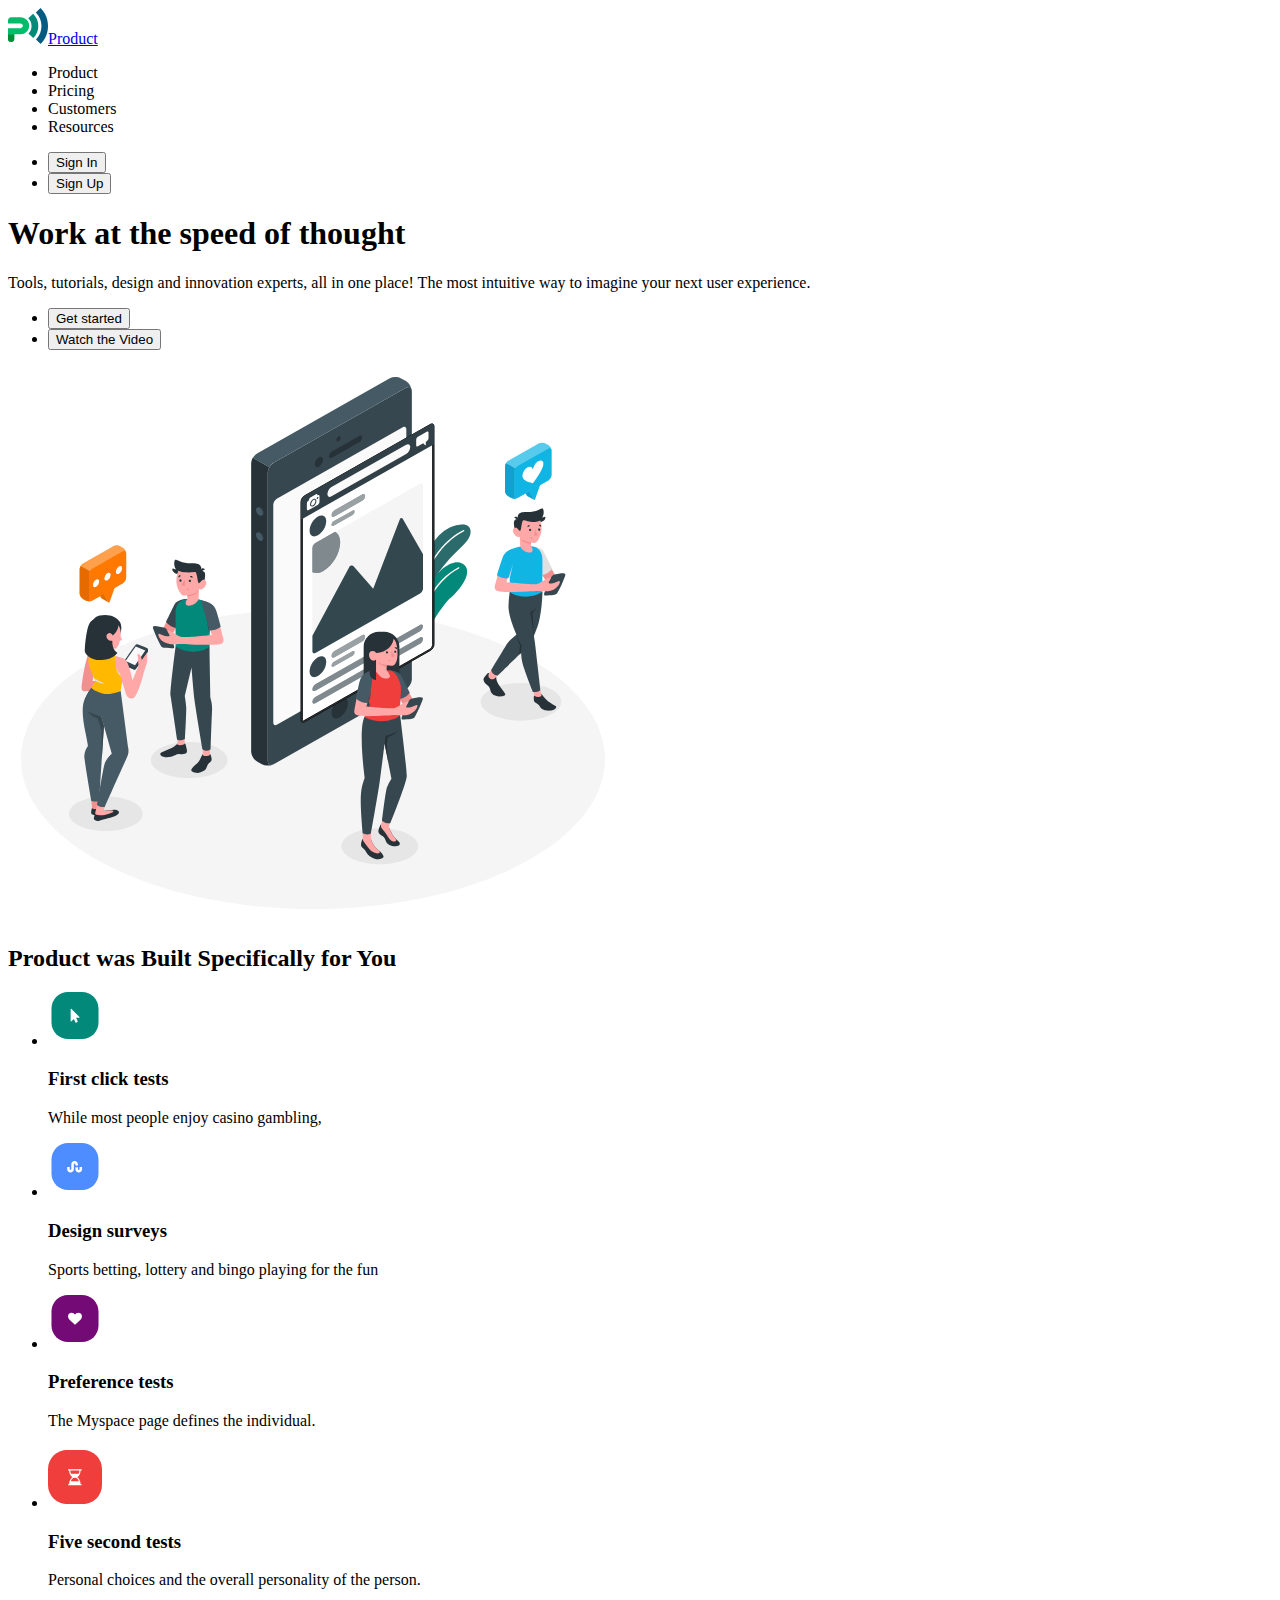
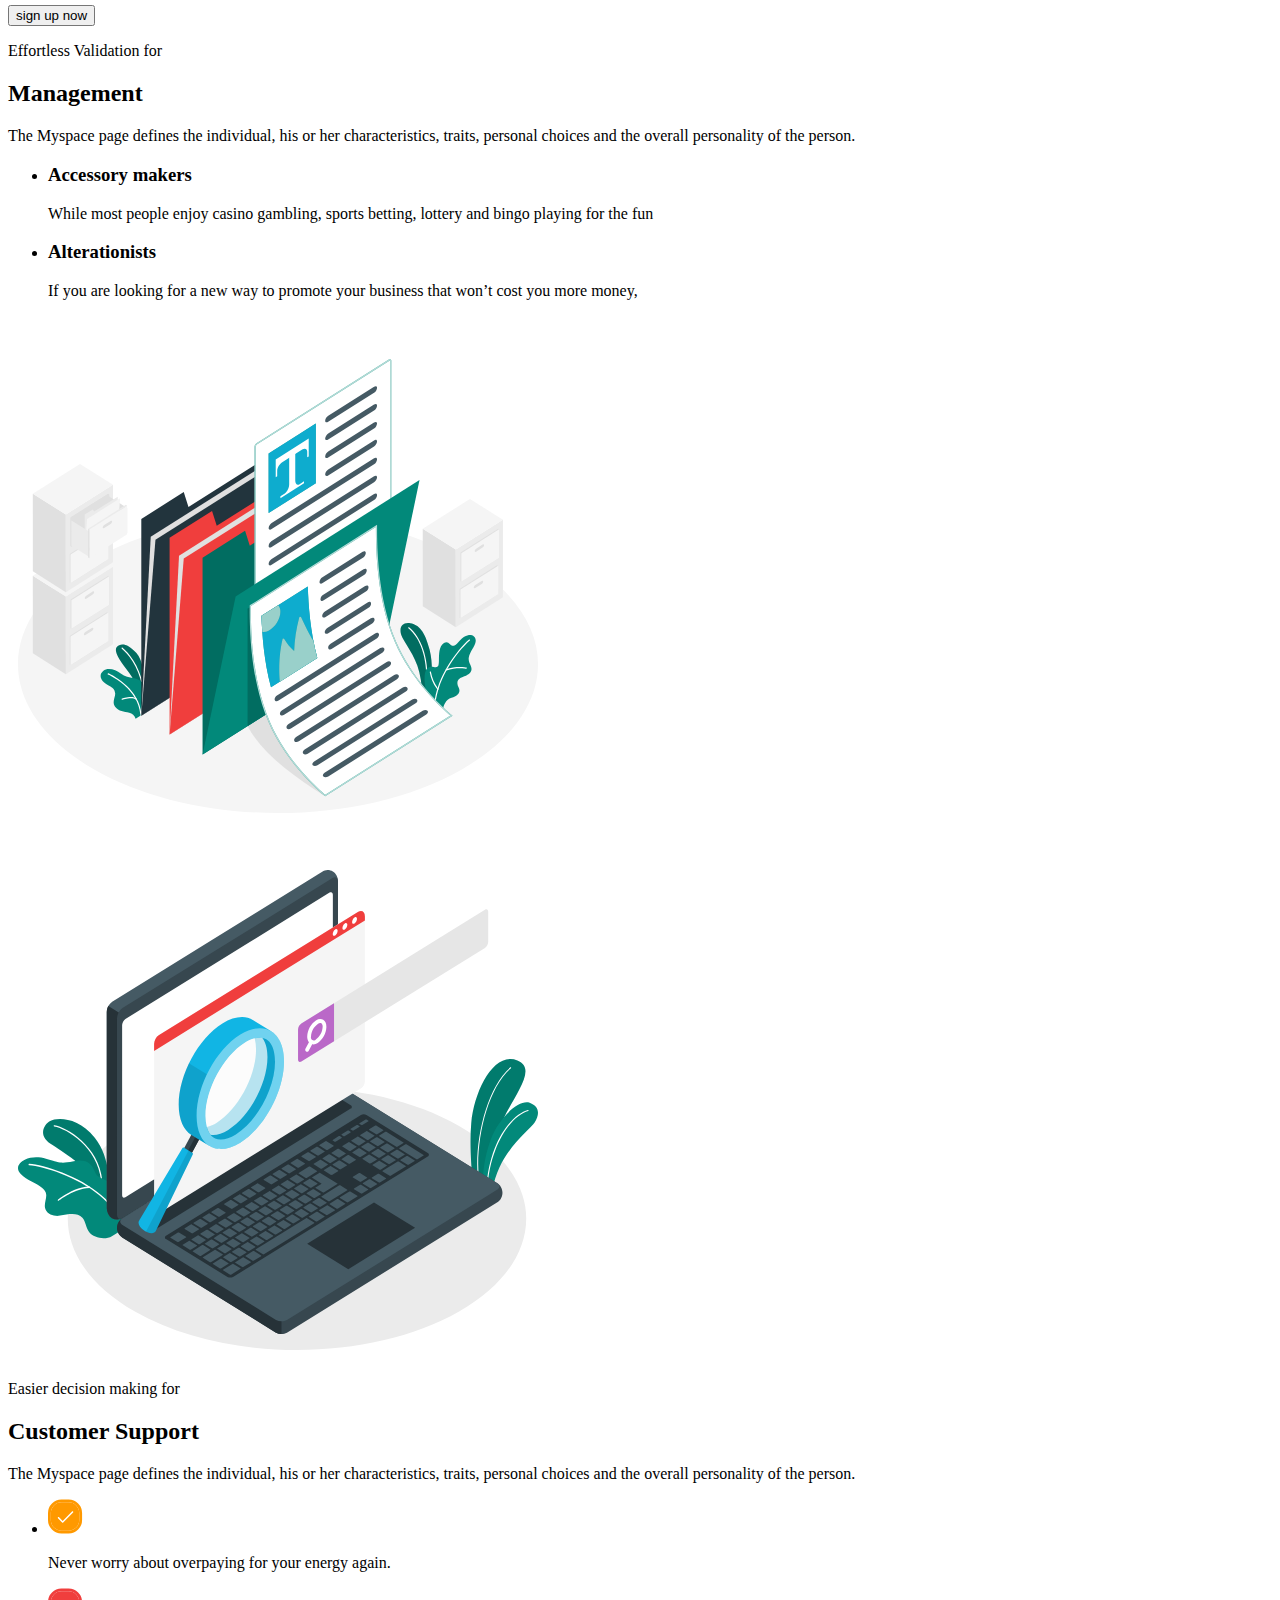
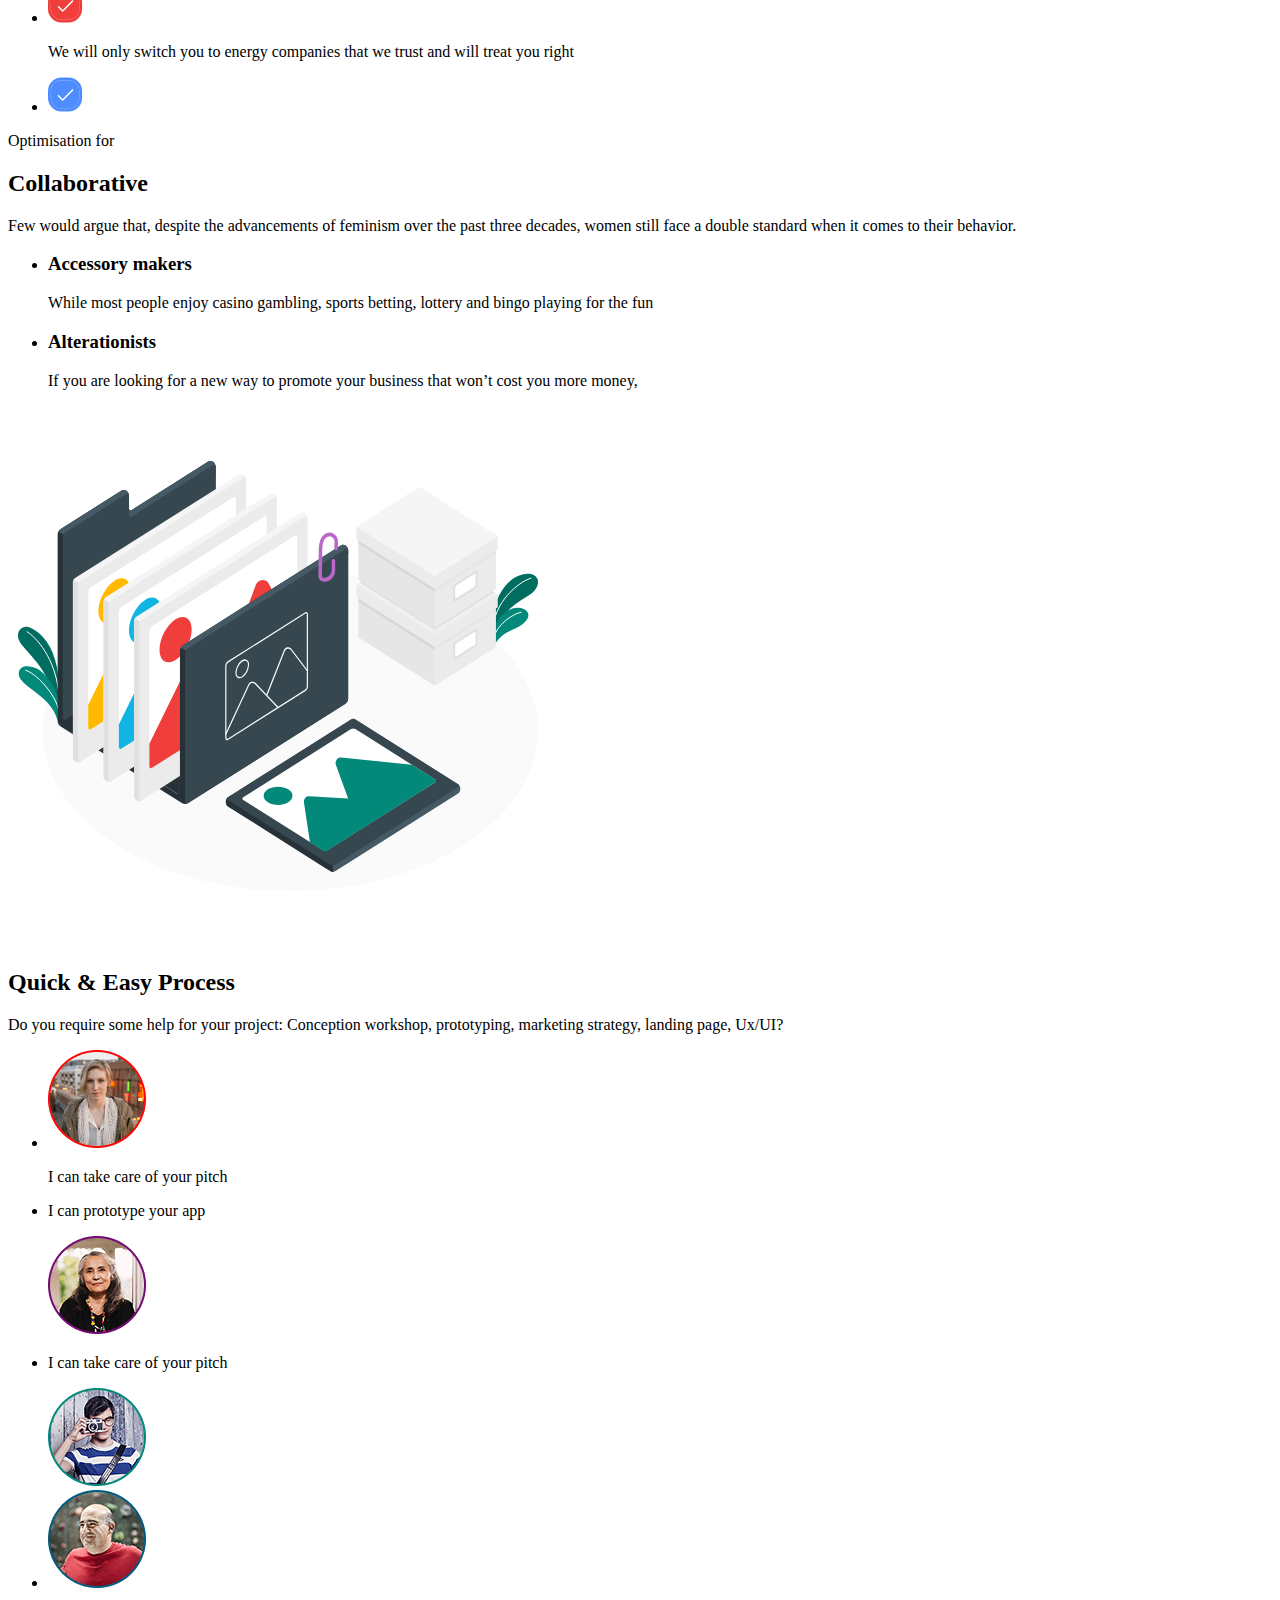
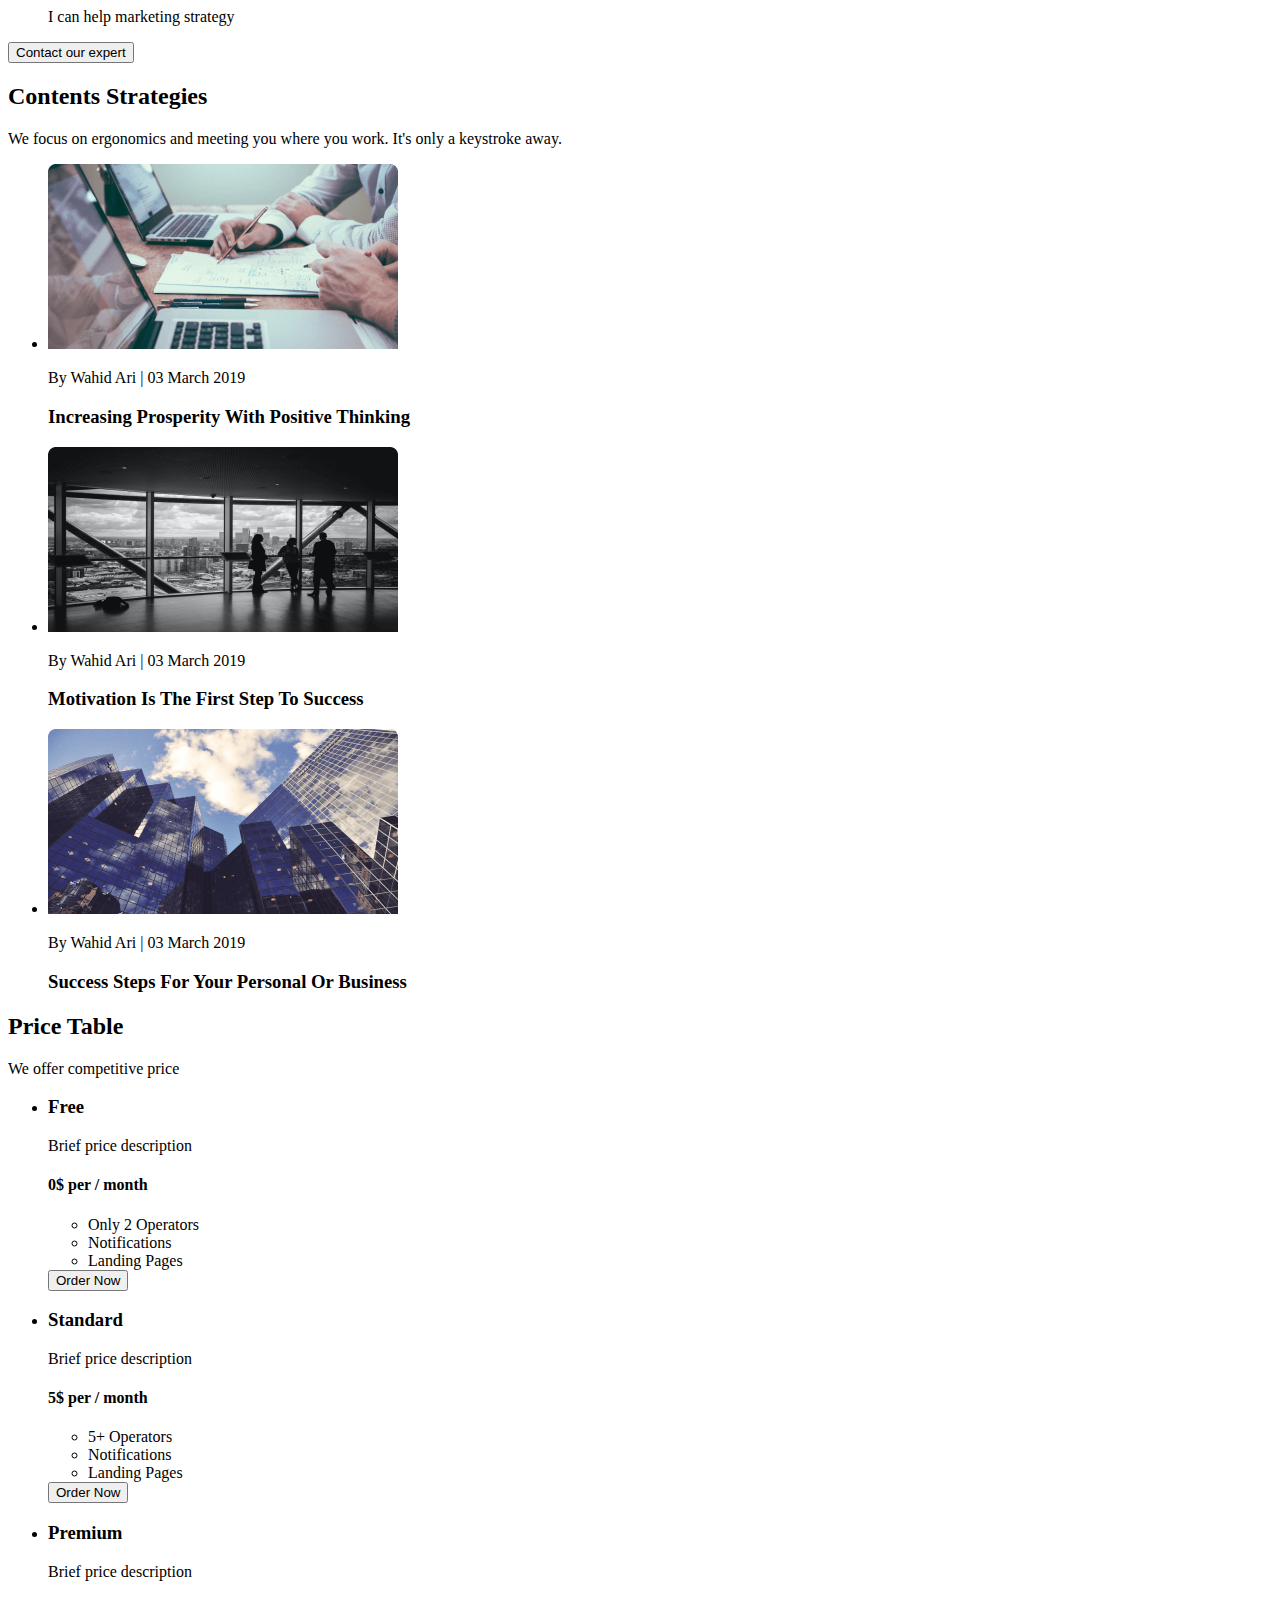
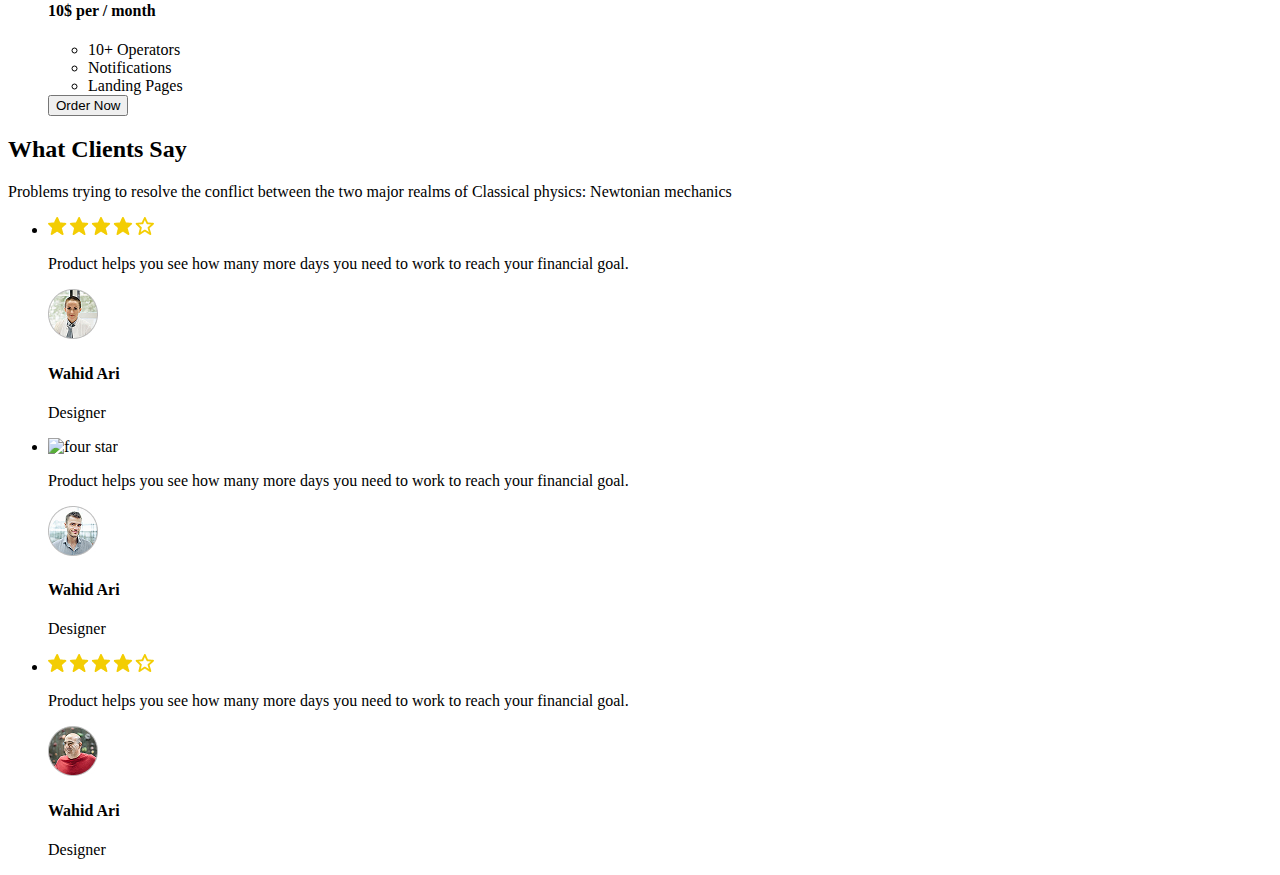
==== index.html @ f2620314 "add st for hero" ====
<!DOCTYPE html>
<html lang="en">
  <head>
    <meta charset="UTF-8" />
    <meta name="viewport" content="width=device-width, initial-scale=1.0" />
    <title>Business promotion</title>
    <link
      rel="stylesheet"
      href="https://cdnjs.cloudflare.com/ajax/libs/modern-normalize/3.0.1/modern-normalize.min.css"
      integrity="sha512-q6WgHqiHlKyOqslT/lgBgodhd03Wp4BEqKeW6nNtlOY4quzyG3VoQKFrieaCeSnuVseNKRGpGeDU3qPmabCANg=="
      crossorigin="anonymous"
      referrerpolicy="no-referrer"
    />
    <link rel="preconnect" href="https://fonts.googleapis.com" />
    <link rel="preconnect" href="https://fonts.gstatic.com" crossorigin />
    <link
      href="https://fonts.googleapis.com/css2?family=Asap+Condensed:wght@500&family=Inter:opsz,wght@14..32,500;700&family=Montserrat:wght@400;500;600;700&family=Poppins:wght@400;500;600;700;800&family=Roboto:wght@400;500;700;900&display=swap"
      rel="stylesheet"
    />
    <link rel="stylesheet" href="./css/styles.css" />
  </head>

  <body>
    <header class="header">
      <div class="container header-container">
        <a href="index.html" class="logo">
          <img
            src="./images/logo.svg"
            alt="logo"
            width="40"
            height="36"
          />Product
        </a>

        <nav class="header-nav">
          <ul class="header-nav-list">
            <li class="header-nav-item product-link">
              <a class="header-nav-link" href="./index.html"></a>Product
            </li>
            <li class="header-nav-item">
              <a class="header-nav-link" href="./pricing.html"></a>Pricing
            </li>
            <li class="header-nav-item">
              <a class="header-nav-link" href="./customers.html"></a>Customers
            </li>
            <li class="header-nav-item">
              <a class="header-nav-link" href=""></a>Resources
            </li>
          </ul>
        </nav>

        <ul class="header-btn-list">
          <li class="button-list-item">
            <button class="header-btn" type="button">Sign In</button>
          </li>
          <li class="button-list-item">
            <button class="header-btn" type="button">Sign Up</button>
          </li>
        </ul>
      </div>
    </header>

    <main></main>

    <section class="hero">
      <div class="container hero-container">
        <div>
          <h1 class="hero-title">Work at the speed of thought</h1>
          <p class="hero-text">
            Tools, tutorials, design and innovation experts, all in one place!
            The most intuitive way to imagine your next user experience.
          </p>
          <ul class="hero-btn-list">
            <li class="hero-item">
              <button class="hero-btn-start" type="button">Get started</button>
            </li>
            <li class="hero-item">
              <button class="hero-btn-video" type="button">
                Watch the Video
              </button>
            </li>
          </ul>
        </div>
        <img
          src="./images/hero-img.svg"
          alt="hero-img"
          width="610"
          height="555"
        />
      </div>
    </section>

    <section>
      <h2>Product was Built Specifically for You</h2>

      <ul>
        <li>
          <img src="./images/icon-1.svg" alt="icon-1" width="54" height="54" />
          <h3>First click tests</h3>
          <p>While most people enjoy casino gambling,</p>
        </li>
        <li>
          <img src="./images/icon-2.svg" alt="icon-1" width="54" height="54" />
          <h3>Design surveys</h3>
          <p>Sports betting, lottery and bingo playing for the fun</p>
        </li>
        <li>
          <img src="./images/icon-3.svg" alt="icon-1" width="54" height="54" />
          <h3>Preference tests</h3>
          <p>The Myspace page defines the individual.</p>
        </li>
        <li>
          <img
            src="./images/icon-4.svg"
            alt="icon-4"
            width="54"
            height="61.89"
          />
          <h3>Five second tests</h3>
          <p>Personal choices and the overall personality of the person.</p>
        </li>
      </ul>

      <button type="button">sign up now</button>
    </section>

    <section>
      <p>Effortless Validation for</p>
      <h2>Management</h2>
      <p>
        The Myspace page defines the individual, his or her characteristics,
        traits, personal choices and the overall personality of the person.
      </p>
      <ul>
        <li>
          <h3>Accessory makers</h3>
          <p>
            While most people enjoy casino gambling, sports betting, lottery and
            bingo playing for the fun
          </p>
        </li>
        <li>
          <h3>Alterationists</h3>
          <p>
            If you are looking for a new way to promote your business that won’t
            cost you more money,
          </p>
        </li>
      </ul>
      <img
        src="./images/management-img.svg"
        alt="management-img"
        width="540"
        height="540"
      />
    </section>

    <section>
      <img
        src="./images/support-img.svg"
        alt="laptop"
        width="540"
        height="500"
      />
      <p>Easier decision making for</p>
      <h2>Customer Support</h2>
      <p>
        The Myspace page defines the individual, his or her characteristics,
        traits, personal choices and the overall personality of the person.
      </p>
      <ul>
        <li>
          <img
            src="./images/customer-support-icon-1.svg"
            alt="support-icon-1"
            width="35"
            height="35"
          />
          <p>Never worry about overpaying for your energy again.</p>
        </li>
        <li>
          <img
            src="./images/customer-support-icon-2.svg"
            alt="support-icon-2"
            width="35"
            height="35"
          />
          <p>
            We will only switch you to energy companies that we trust and will
            treat you right
          </p>
        </li>
        <li>
          <img
            src="./images/customer-support-icon-3.svg"
            alt="support-icon-3"
            width="35"
            height="35"
          />
          <p></p>
        </li>
      </ul>
    </section>

    <section>
      <p>Optimisation for</p>
      <h2>Collaborative</h2>
      <p>
        Few would argue that, despite the advancements of feminism over the past
        three decades, women still face a double standard when it comes to their
        behavior.
      </p>
      <ul>
        <li>
          <h3>Accessory makers</h3>
          <p>
            While most people enjoy casino gambling, sports betting, lottery and
            bingo playing for the fun
          </p>
        </li>
        <li>
          <h3>Alterationists</h3>
          <p>
            If you are looking for a new way to promote your business that won’t
            cost you more money,
          </p>
        </li>
      </ul>
      <img
        src="./images/collaboration-img.svg"
        alt="collaboration-img"
        width="540"
        height="540"
      />
    </section>

    <section>
      <div class="container">
        <h2 class="title-process">Quick & Easy Process</h2>
        <p class="title-process-text">
          Do you require some help for your project: Conception workshop,
          prototyping, marketing strategy, landing page, Ux/UI?
        </p>
        <ul class="process-list">
          <li class="process-item">
            <img
              src="./images/avatar.png"
              alt="avatar"
              width="98"
              height="98"
            />
            <p class="process-text">I can take care of your pitch</p>
          </li>
          <li class="process-item">
            <p class="process-text">I can prototype your app</p>
            <img
              src="./images/avatar-2.png"
              alt="avatar-2"
              width="98"
              height="98"
            />
          </li>
          <li class="process-item">
            <p class="process-text">I can take care of your pitch</p>
            <img
              src="./images/avatar-3.png"
              alt="avatar-3"
              width="98"
              height="98"
            />
          </li>
          <li class="process-item">
            <img
              src="./images/avatar-4.png"
              alt="avatar-4"
              width="98"
              height="98"
            />
            <p class="process-text">I can help marketing strategy</p>
          </li>
        </ul>
        <button class="process-btn" type="button">Contact our expert</button>
      </div>
    </section>

    <section>
      <h2>Contents Strategies</h2>
      <p>
        We focus on ergonomics and meeting you where you work. It's only a
        keystroke away.
      </p>
      <ul>
        <li>
          <img
            src="./images/positive-thinking.png"
            alt="people working on laptop"
            width="350"
            height="185"
          />
          <p>By Wahid Ari | 03 March 2019</p>
          <h3>Increasing Prosperity With Positive Thinking</h3>
        </li>
        <li>
          <img
            src="./images/motivation.png"
            alt="people in office"
            width="350"
            height="185"
          />
          <p>By Wahid Ari | 03 March 2019</p>
          <h3>Motivation Is The First Step To Success</h3>
        </li>
        <li>
          <img
            src="./images/success-steps.png"
            alt="hightscrapers"
            width="350"
            height="185"
          />
          <p>By Wahid Ari | 03 March 2019</p>
          <h3>Success Steps For Your Personal Or Business</h3>
        </li>
      </ul>
    </section>

    <section>
      <h2>Price Table</h2>
      <p>We offer competitive price</p>

      <ul>
        <li>
          <h3>Free</h3>
          <p>Brief price description</p>
          <h4>0$ per / month</h4>
          <ul>
            <li>Only 2 Operators</li>
            <li>Notifications</li>
            <li>Landing Pages</li>
          </ul>
          <button type="button">Order Now</button>
        </li>
        <li>
          <h3>Standard</h3>
          <p>Brief price description</p>
          <h4>5$ per / month</h4>
          <ul>
            <li>5+ Operators</li>
            <li>Notifications</li>
            <li>Landing Pages</li>
          </ul>
          <button type="button">Order Now</button>
        </li>
        <li>
          <h3>Premium</h3>
          <p>Brief price description</p>
          <h4>10$ per / month</h4>
          <ul>
            <li>10+ Operators</li>
            <li>Notifications</li>
            <li>Landing Pages</li>
          </ul>
          <button type="button">Order Now</button>
        </li>
      </ul>
    </section>

    <section>
      <h2>What Clients Say</h2>
      <p>
        Problems trying to resolve the conflict between the two major realms of
        Classical physics: Newtonian mechanics
      </p>
      <ul>
        <li>
          <img
            src="./images/group-204a.png"
            alt="four star"
            width="106"
            height="18"
          />
          <p>
            Product helps you see how many more days you need to work to reach
            your financial goal.
          </p>
          <img
            src="./images/client-1.jpg"
            alt="first client"
            width="50"
            height="50"
          />
          <h4>Wahid Ari</h4>
          <p>Designer</p>
        </li>
        <li>
          <img
            src="./images/group-204a.png.jpg"
            alt="four star"
            width="106"
            height="18"
          />
          <p>
            Product helps you see how many more days you need to work to reach
            your financial goal.
          </p>
          <img
            src="./images/client-2.jpg"
            alt="second client"
            width="50"
            height="50"
          />
          <h4>Wahid Ari</h4>
          <p>Designer</p>
        </li>
        <li>
          <img
            src="./images/group-204a.png"
            alt="four star"
            width="106"
            height="18"
          />
          <p>
            Product helps you see how many more days you need to work to reach
            your financial goal.
          </p>
          <img
            src="./images/client-3.jpg"
            alt="thrd client"
            width="50"
            height="50"
          />
          <h4>Wahid Ari</h4>
          <p>Designer</p>
        </li>
      </ul>
    </section>

    <footer></footer>
  </body>
</html>
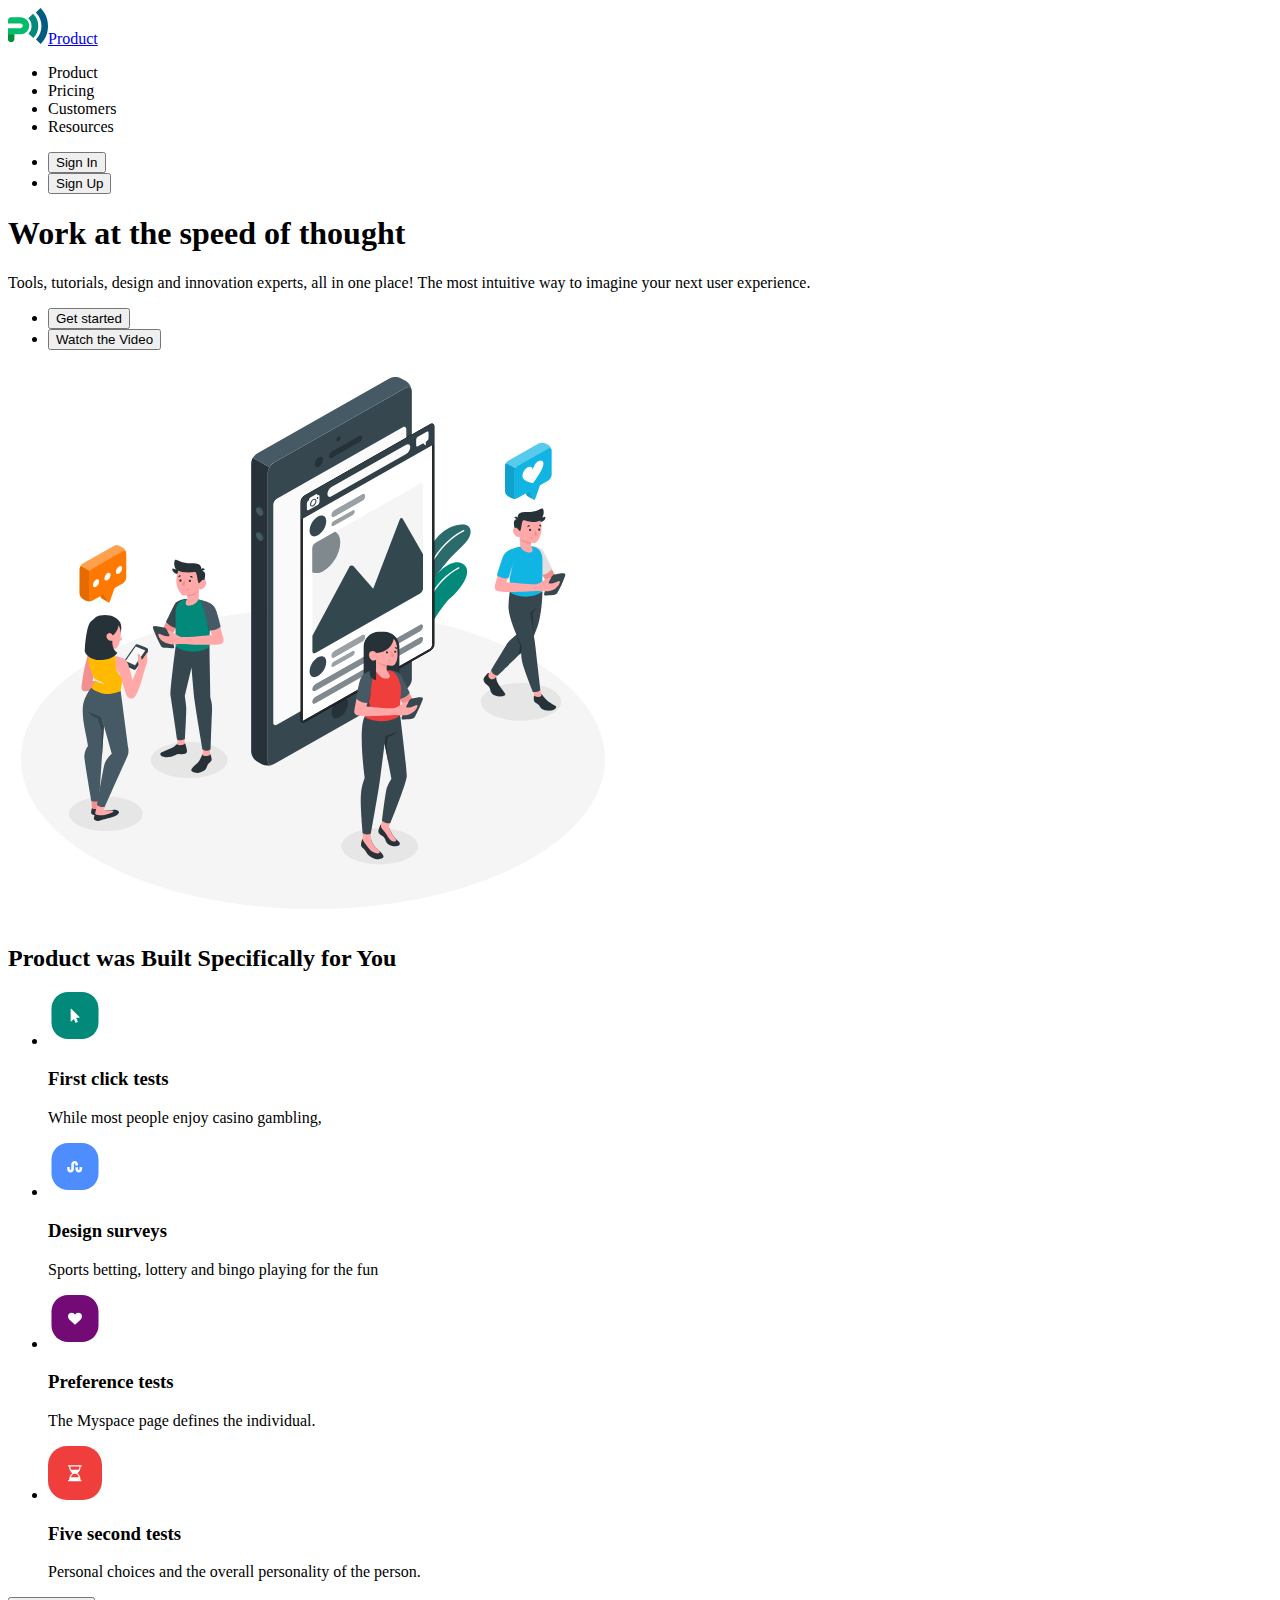
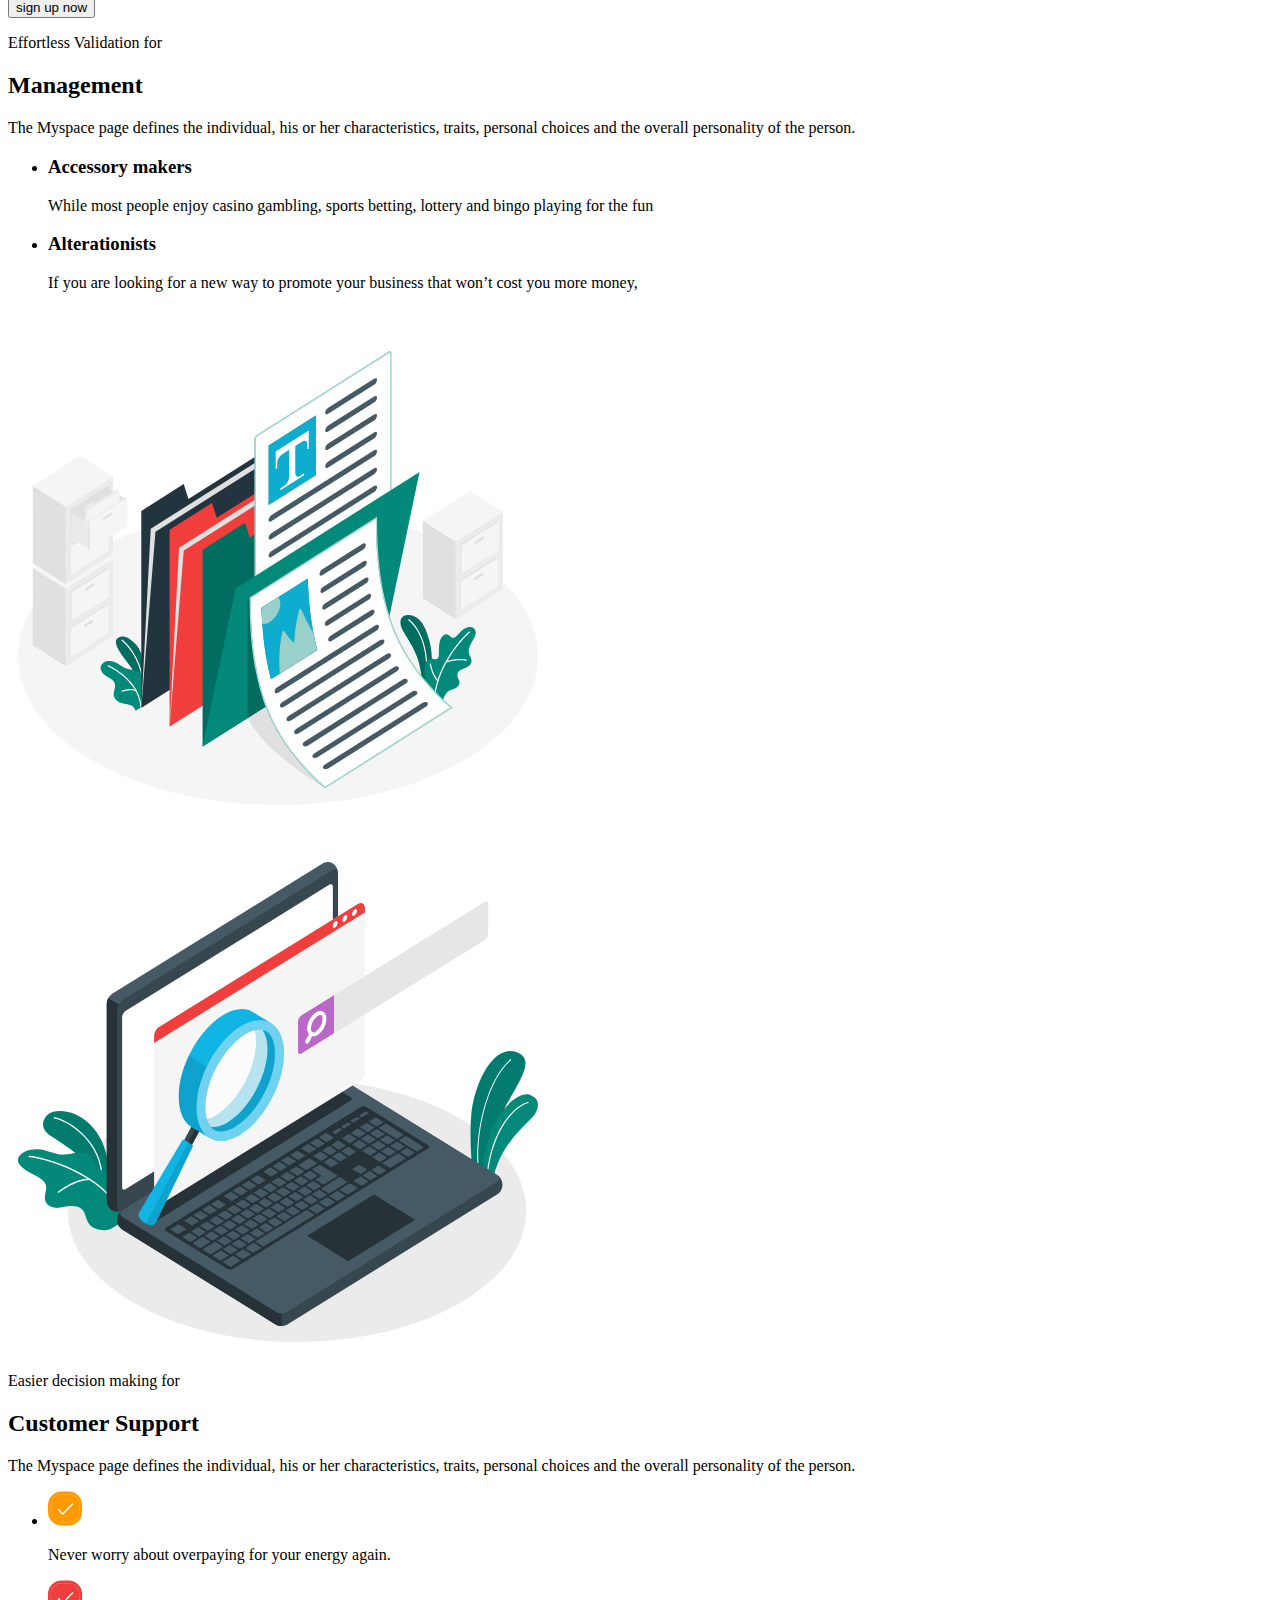
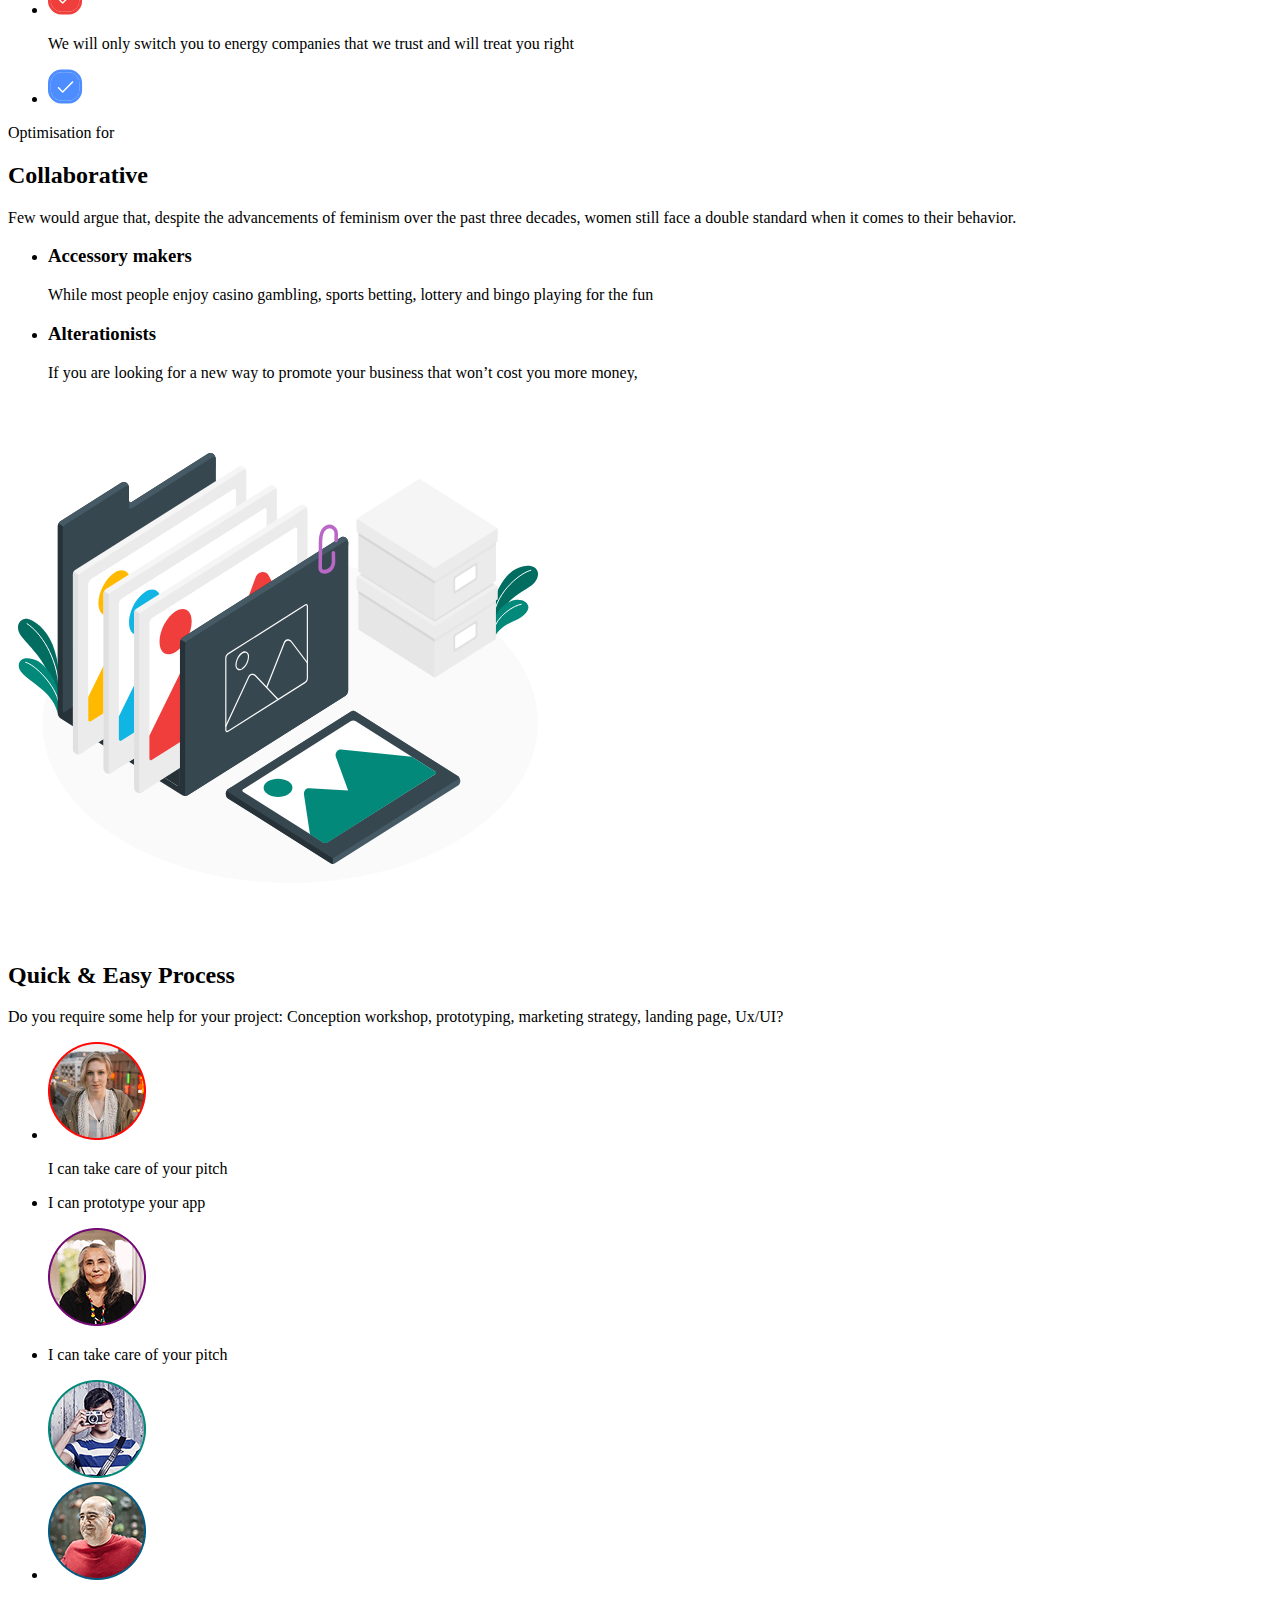
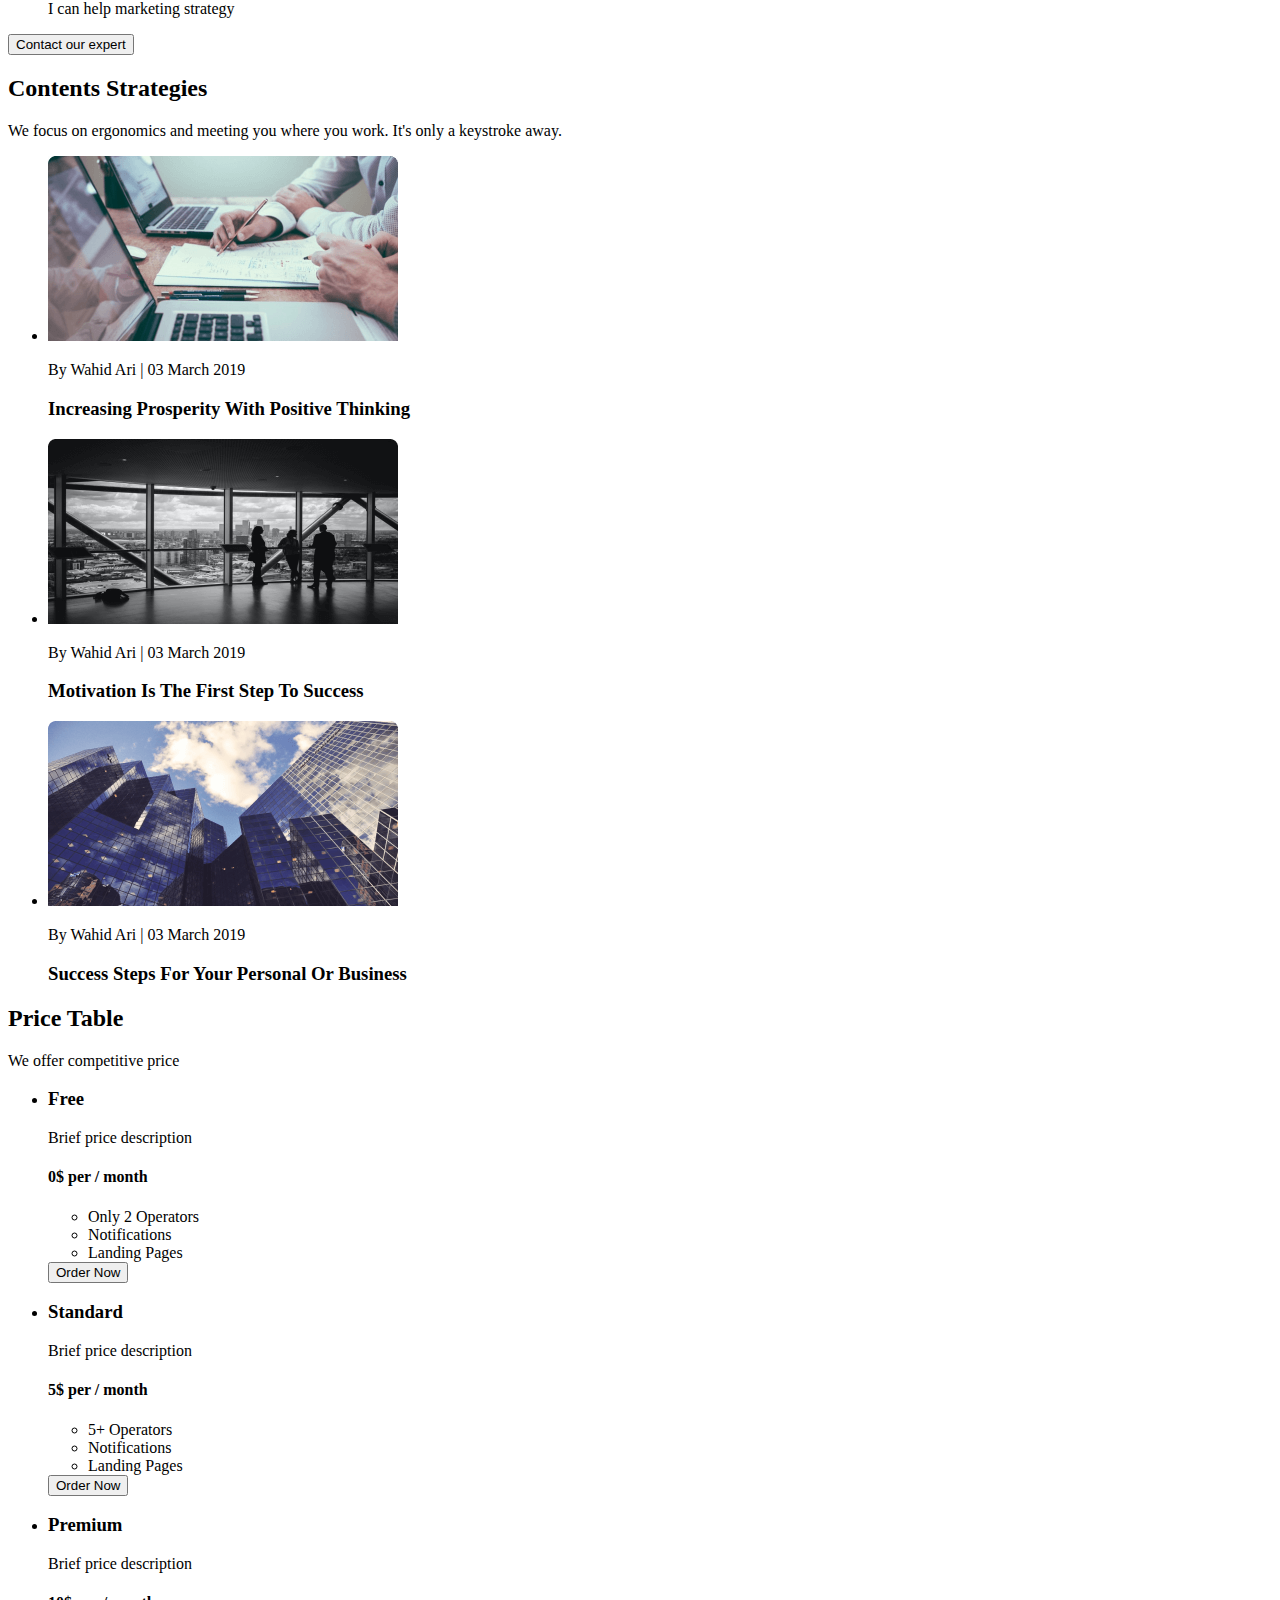
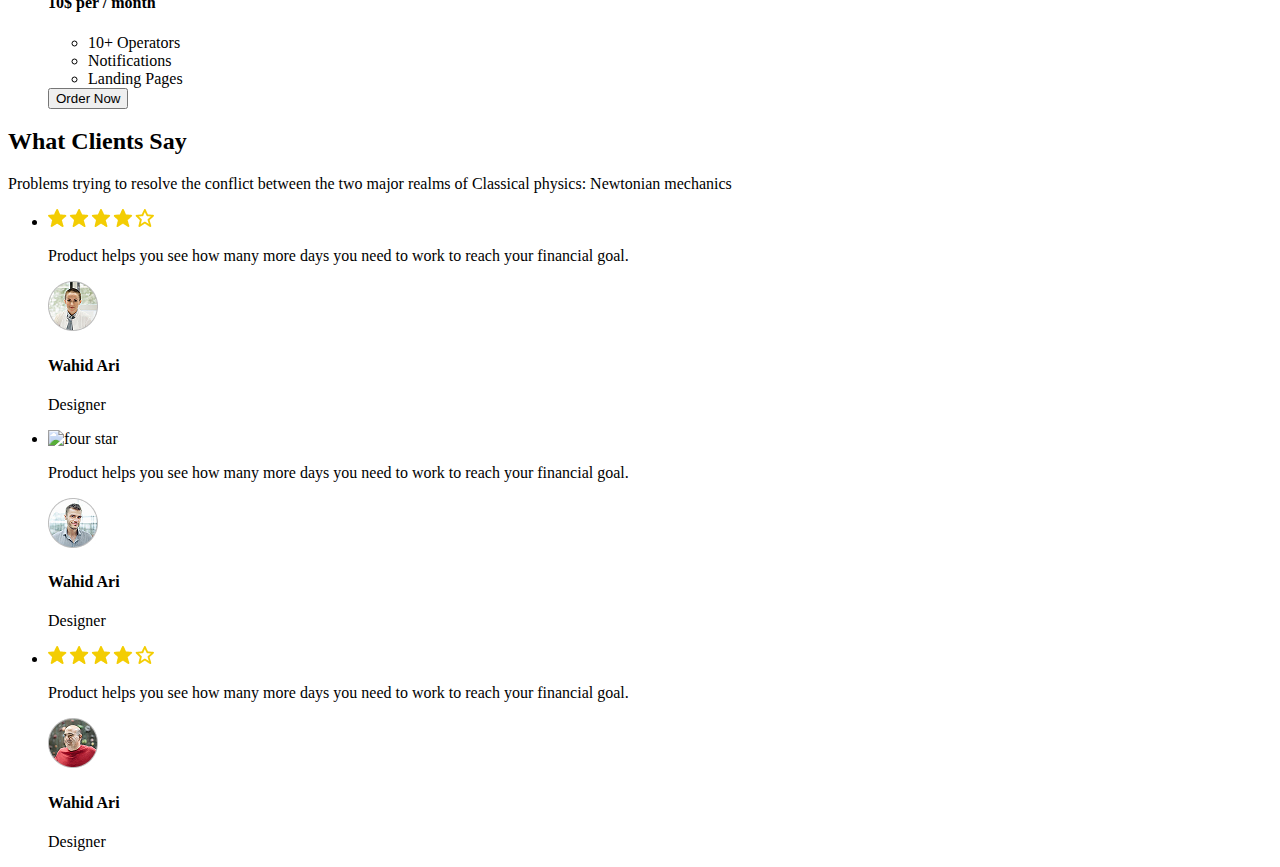
==== commit b25eb680: "add style for feature section" ====
--- a/index.html
+++ b/index.html
@@ -14,7 +14,7 @@
     <link rel="preconnect" href="https://fonts.googleapis.com" />
     <link rel="preconnect" href="https://fonts.gstatic.com" crossorigin />
     <link
-      href="https://fonts.googleapis.com/css2?family=Asap+Condensed:wght@500&family=Inter:opsz,wght@14..32,500;700&family=Montserrat:wght@400;500;600;700&family=Poppins:wght@400;500;600;700;800&family=Roboto:wght@400;500;700;900&display=swap"
+      href="https://fonts.googleapis.com/css2?family=Asap:wdth,wght@500&family=Inter:opsz,wght@14..32,500;700&family=Montserrat:wght@400;500;600;700&family=Poppins:wght@400;500;600;700;800&family=Roboto:wght@400;500;700;900&display=swap"
       rel="stylesheet"
     />
     <link rel="stylesheet" href="./css/styles.css" />
@@ -90,38 +90,59 @@
       </div>
     </section>
 
-    <section>
-      <h2>Product was Built Specifically for You</h2>
-
-      <ul>
-        <li>
-          <img src="./images/icon-1.svg" alt="icon-1" width="54" height="54" />
-          <h3>First click tests</h3>
-          <p>While most people enjoy casino gambling,</p>
-        </li>
-        <li>
-          <img src="./images/icon-2.svg" alt="icon-1" width="54" height="54" />
-          <h3>Design surveys</h3>
-          <p>Sports betting, lottery and bingo playing for the fun</p>
-        </li>
-        <li>
-          <img src="./images/icon-3.svg" alt="icon-1" width="54" height="54" />
-          <h3>Preference tests</h3>
-          <p>The Myspace page defines the individual.</p>
-        </li>
-        <li>
-          <img
-            src="./images/icon-4.svg"
-            alt="icon-4"
-            width="54"
-            height="61.89"
-          />
-          <h3>Five second tests</h3>
-          <p>Personal choices and the overall personality of the person.</p>
-        </li>
-      </ul>
-
-      <button type="button">sign up now</button>
+    <section class="feature">
+      <div class="container feature-container">
+        <h2 class="feature-title">Product was Built Specifically for You</h2>
+
+        <ul class="feature-list">
+          <li class="feature-item">
+            <img
+              src="./images/icon-1.svg"
+              alt="icon-1"
+              width="54"
+              height="54"
+            />
+            <h3 class="feature-subtitle">First click tests</h3>
+            <p class="feature-text">While most people enjoy casino gambling,</p>
+          </li>
+          <li class="feature-item">
+            <img
+              src="./images/icon-2.svg"
+              alt="icon-1"
+              width="54"
+              height="54"
+            />
+            <h3 class="feature-subtitle">Design surveys</h3>
+            <p class="feature-text">
+              Sports betting, lottery and bingo playing for the fun
+            </p>
+          </li>
+          <li class="feature-item">
+            <img
+              src="./images/icon-3.svg"
+              alt="icon-1"
+              width="54"
+              height="54"
+            />
+            <h3 class="feature-subtitle">Preference tests</h3>
+            <p class="feature-text">The Myspace page defines the individual.</p>
+          </li>
+          <li class="feature-item">
+            <img
+              src="./images/icon-4.svg"
+              alt="icon-4"
+              width="54"
+              height="54"
+            />
+            <h3 class="feature-subtitle">Five second tests</h3>
+            <p class="feature-text">
+              Personal choices and the overall personality of the person.
+            </p>
+          </li>
+        </ul>
+
+        <button class="feature-btn" type="button">sign up now</button>
+      </div>
     </section>
 
     <section>
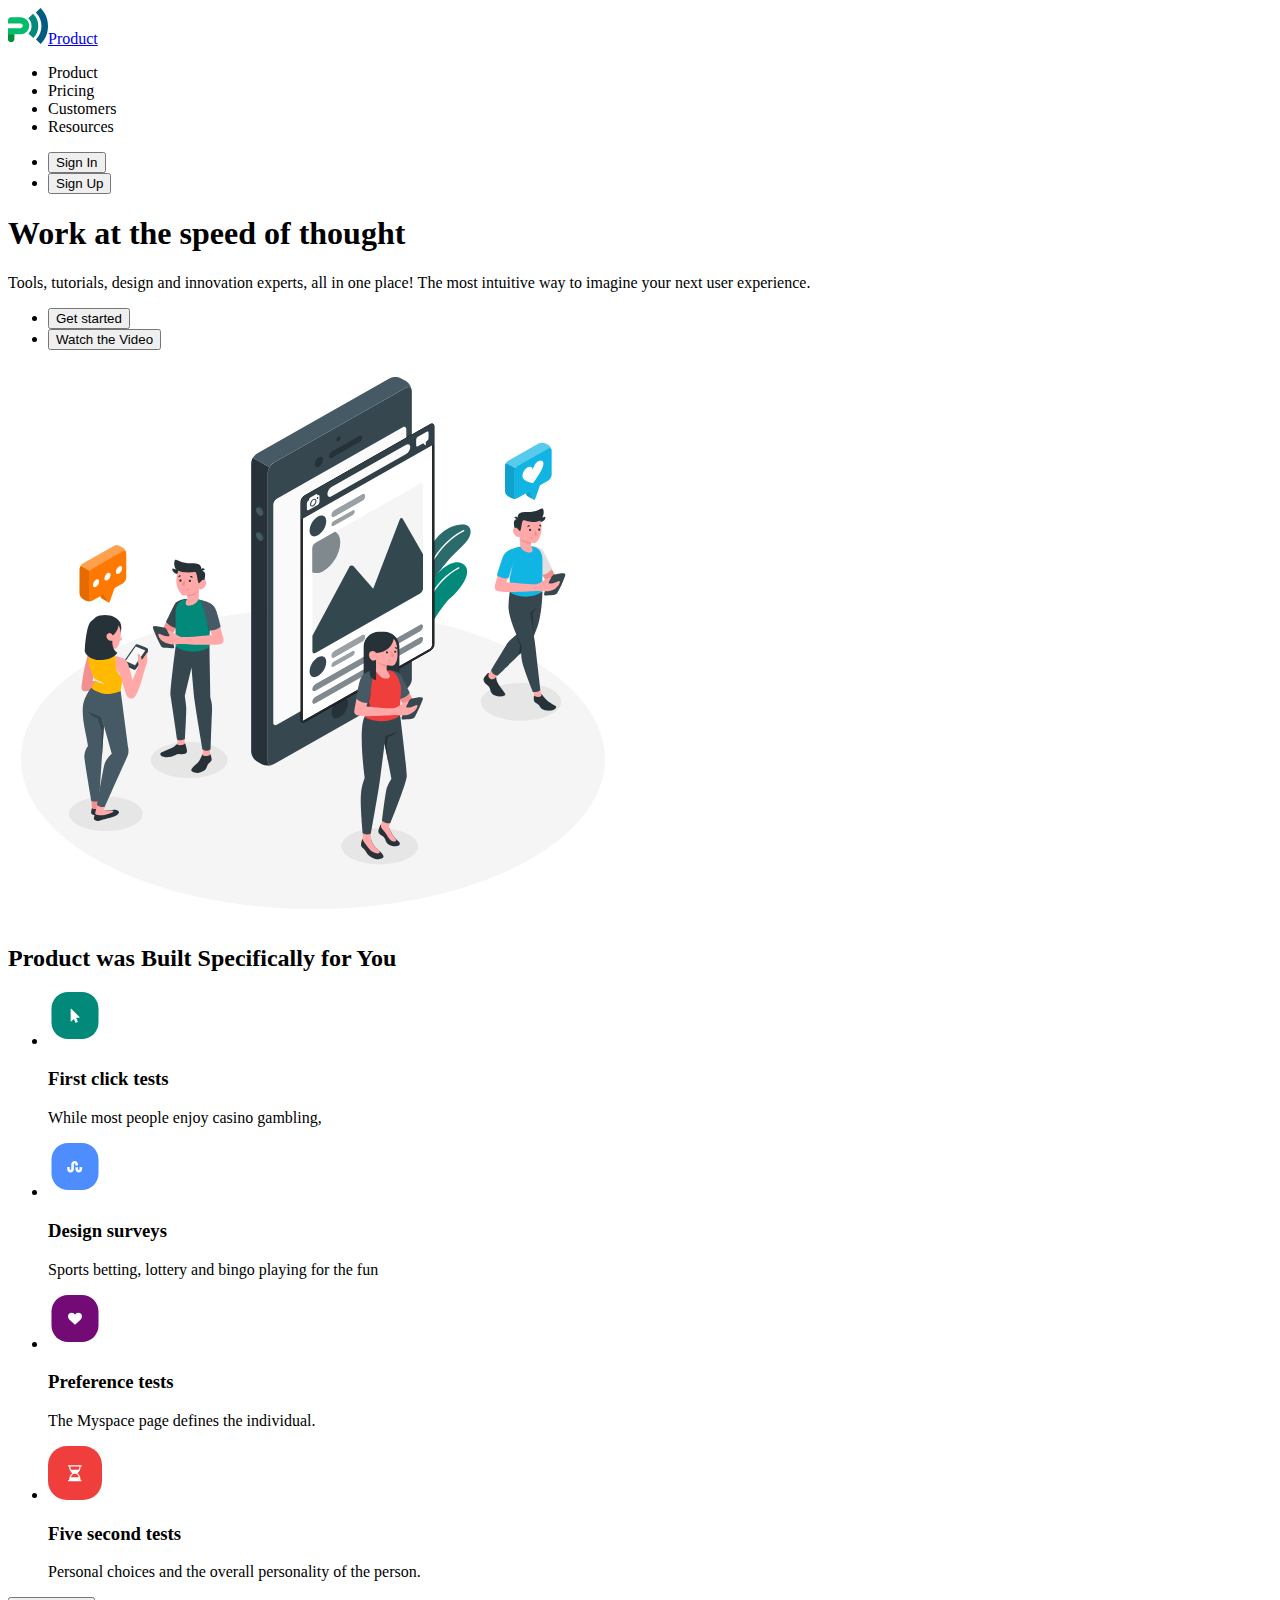
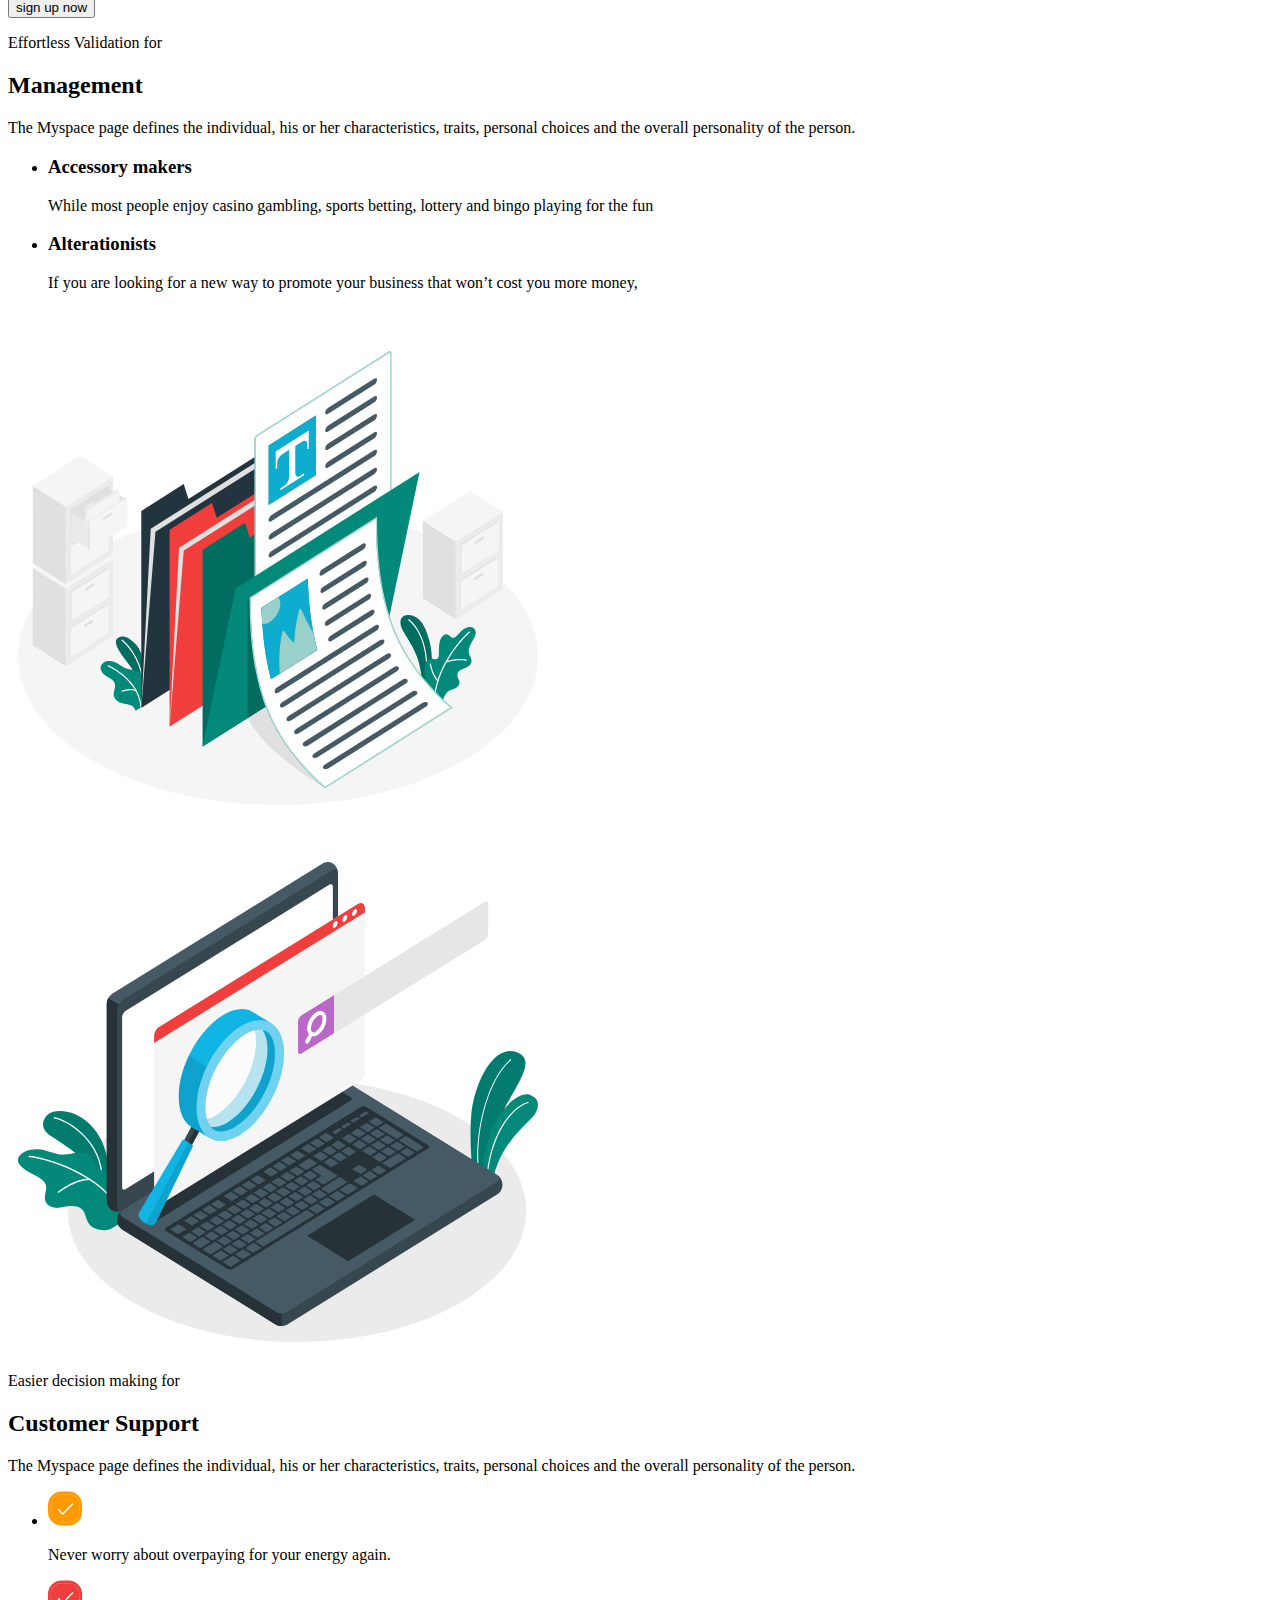
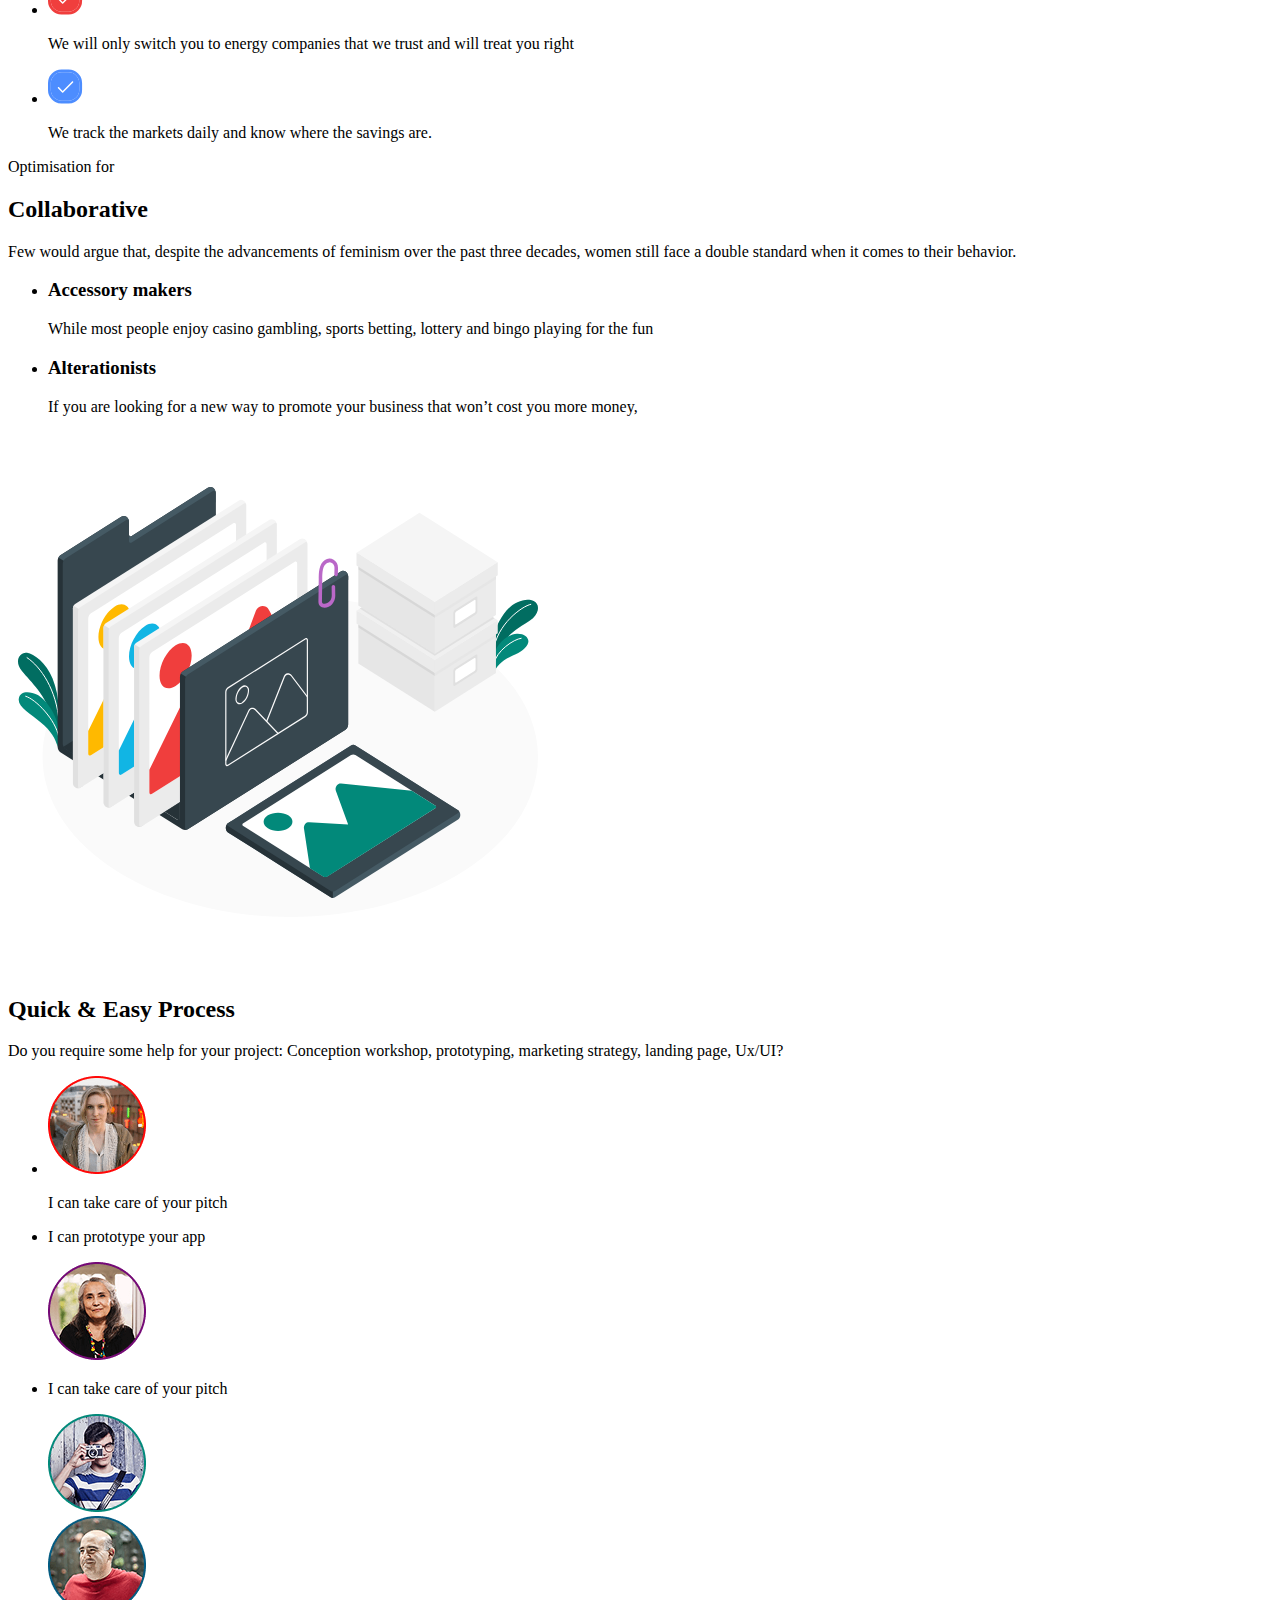
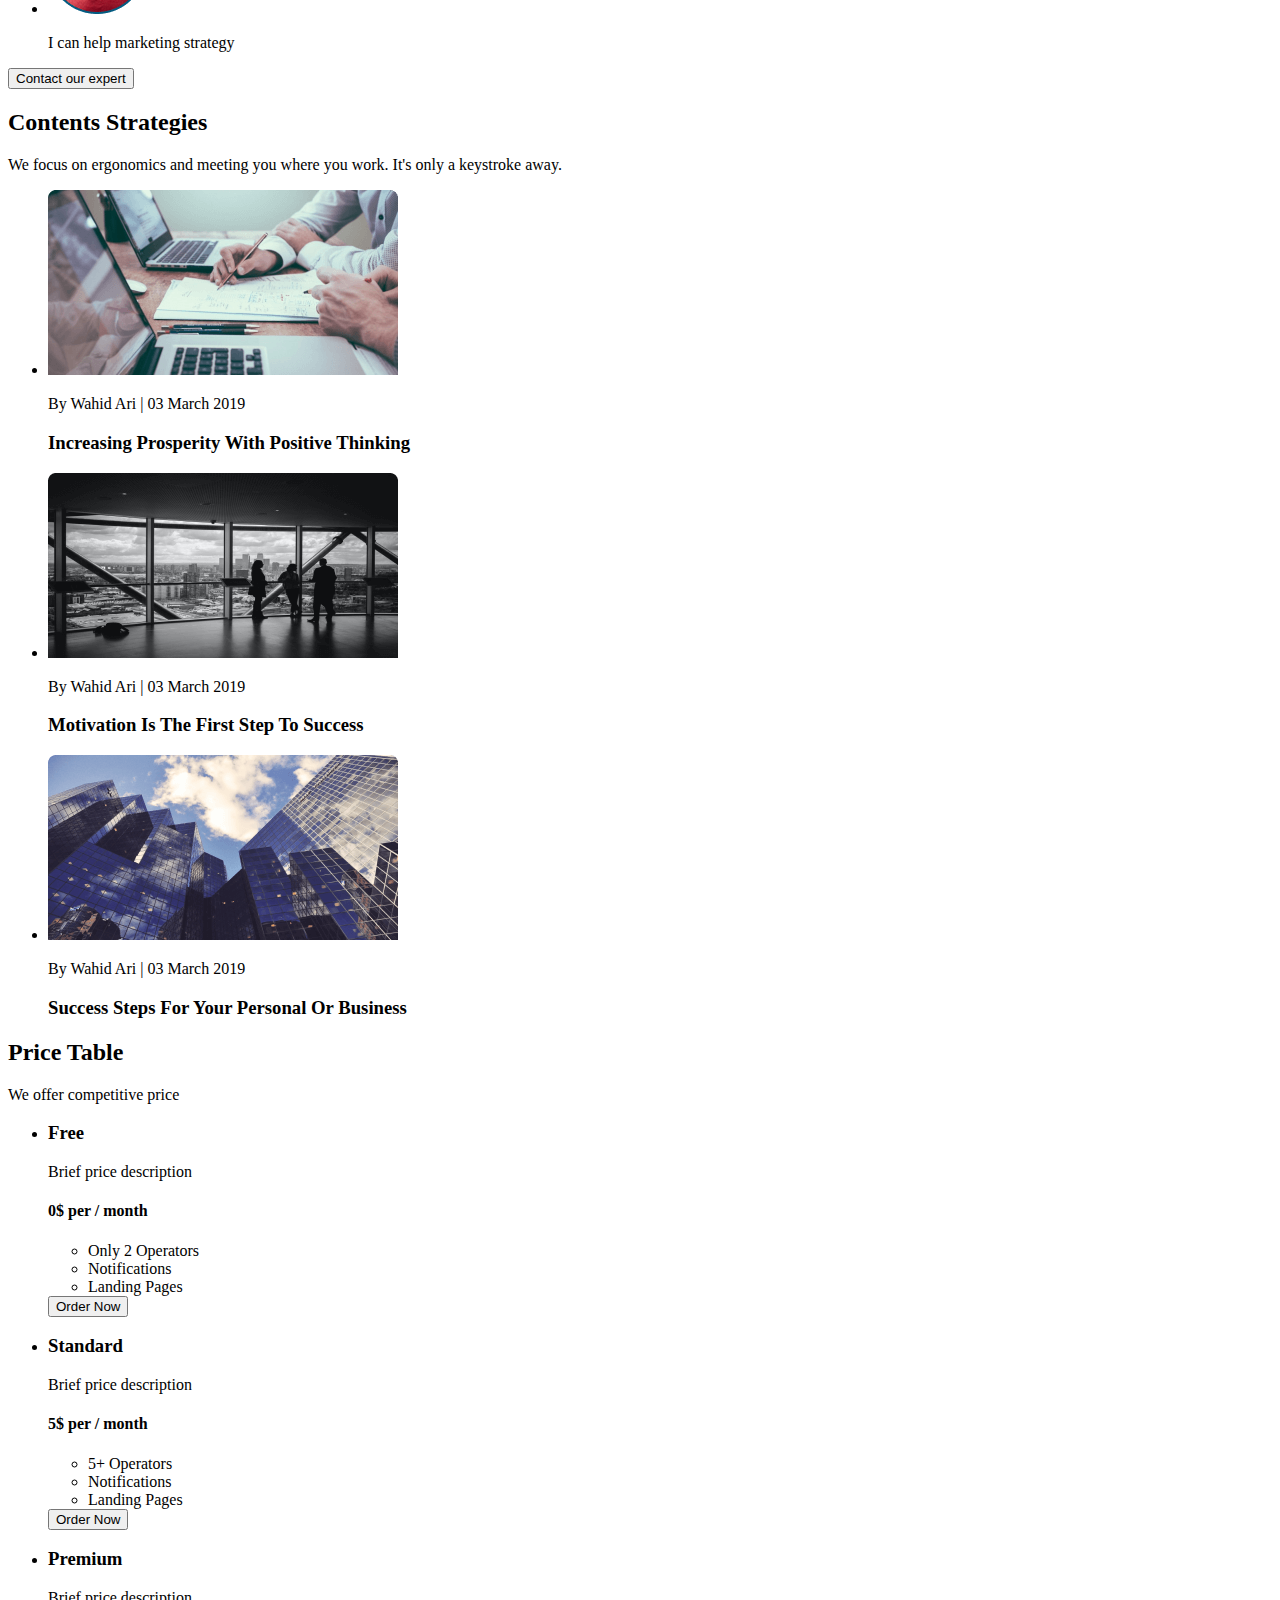
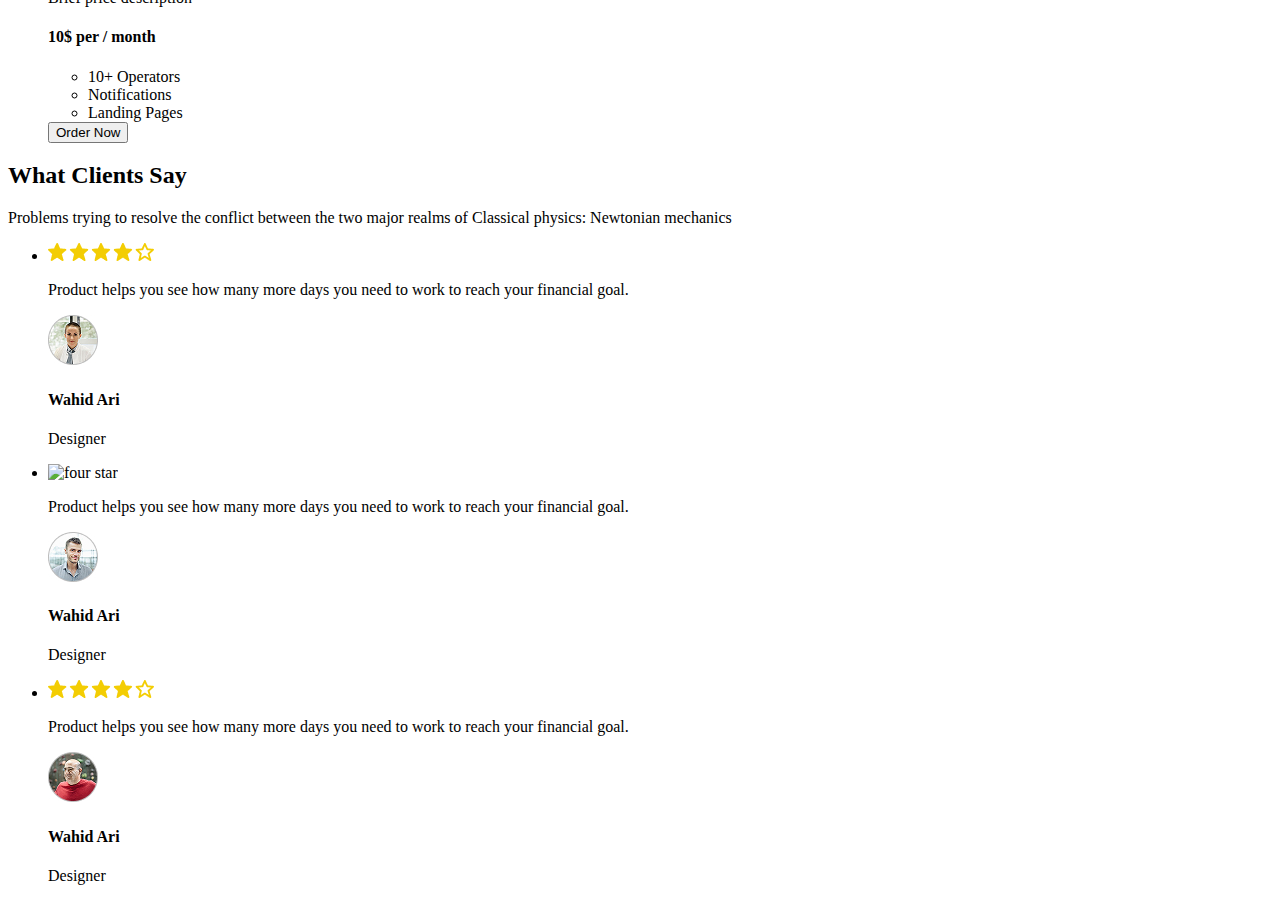
==== commit 801d36a6: "add st for support section" ====
--- a/index.html
+++ b/index.html
@@ -145,82 +145,94 @@
       </div>
     </section>
 
-    <section>
-      <p>Effortless Validation for</p>
-      <h2>Management</h2>
-      <p>
-        The Myspace page defines the individual, his or her characteristics,
-        traits, personal choices and the overall personality of the person.
-      </p>
-      <ul>
-        <li>
-          <h3>Accessory makers</h3>
-          <p>
-            While most people enjoy casino gambling, sports betting, lottery and
-            bingo playing for the fun
-          </p>
-        </li>
-        <li>
-          <h3>Alterationists</h3>
-          <p>
-            If you are looking for a new way to promote your business that won’t
-            cost you more money,
-          </p>
-        </li>
-      </ul>
-      <img
-        src="./images/management-img.svg"
-        alt="management-img"
-        width="540"
-        height="540"
-      />
-    </section>
-
-    <section>
-      <img
-        src="./images/support-img.svg"
-        alt="laptop"
-        width="540"
-        height="500"
-      />
-      <p>Easier decision making for</p>
-      <h2>Customer Support</h2>
-      <p>
-        The Myspace page defines the individual, his or her characteristics,
-        traits, personal choices and the overall personality of the person.
-      </p>
-      <ul>
-        <li>
-          <img
-            src="./images/customer-support-icon-1.svg"
-            alt="support-icon-1"
-            width="35"
-            height="35"
-          />
-          <p>Never worry about overpaying for your energy again.</p>
-        </li>
-        <li>
-          <img
-            src="./images/customer-support-icon-2.svg"
-            alt="support-icon-2"
-            width="35"
-            height="35"
-          />
-          <p>
-            We will only switch you to energy companies that we trust and will
-            treat you right
-          </p>
-        </li>
-        <li>
-          <img
-            src="./images/customer-support-icon-3.svg"
-            alt="support-icon-3"
-            width="35"
-            height="35"
-          />
-          <p></p>
-        </li>
-      </ul>
+    <section class="management">
+      <div class="container mng-container">
+        <div class="mng-wrap">
+          <p class="mng-title-text">Effortless Validation for</p>
+          <h2 class="mng-title">Management</h2>
+          <p class="mng-text">
+            The Myspace page defines the individual, his or her characteristics,
+            traits, personal choices and the overall personality of the person.
+          </p>
+          <ul class="mng-list">
+            <li class="mng-item">
+              <h3 class="mng-list-title">Accessory makers</h3>
+              <p class="mng-list-text">
+                While most people enjoy casino gambling, sports betting, lottery
+                and bingo playing for the fun
+              </p>
+            </li>
+            <li class="mng-item">
+              <h3 class="mng-list-title">Alterationists</h3>
+              <p class="mng-list-text">
+                If you are looking for a new way to promote your business that
+                won’t cost you more money,
+              </p>
+            </li>
+          </ul>
+        </div>
+        <img
+          src="./images/management-img.svg"
+          alt="management-img"
+          width="540"
+          height="540"
+        />
+      </div>
+    </section>
+
+    <section class="customer-support">
+      <div class="container support-container">
+        <img
+          src="./images/support-img.svg"
+          alt="laptop"
+          width="540"
+          height="500"
+        />
+        <div>
+          <p class="support-title-text">Easier decision making for</p>
+          <h2 class="support-title">Customer Support</h2>
+          <p class="support-text">
+            The Myspace page defines the individual, his or her characteristics,
+            traits, personal choices and the overall personality of the person.
+          </p>
+          <ul class="support-list">
+            <li class="support-item">
+              <img
+                src="./images/customer-support-icon-1.svg"
+                alt="support-icon-1"
+                width="35"
+                height="35"
+              />
+              <p class="support-list-text">
+                Never worry about overpaying for your energy again.
+              </p>
+            </li>
+            <li class="support-item">
+              <img
+                src="./images/customer-support-icon-2.svg"
+                alt="support-icon-2"
+                width="35"
+                height="35"
+              />
+              <p class="support-list-text">
+                We will only switch you to energy companies that we trust and
+                will treat you right
+              </p>
+            </li>
+            <li class="support-item">
+              <img
+                src="./images/customer-support-icon-3.svg"
+                alt="support-icon-3"
+                width="35"
+                height="35"
+              />
+              <p class="support-list-text">
+                We track the markets daily and know where the savings are.
+              </p>
+            </li>
+          </ul>
+        </div>
+      </div>
     </section>
 
     <section>
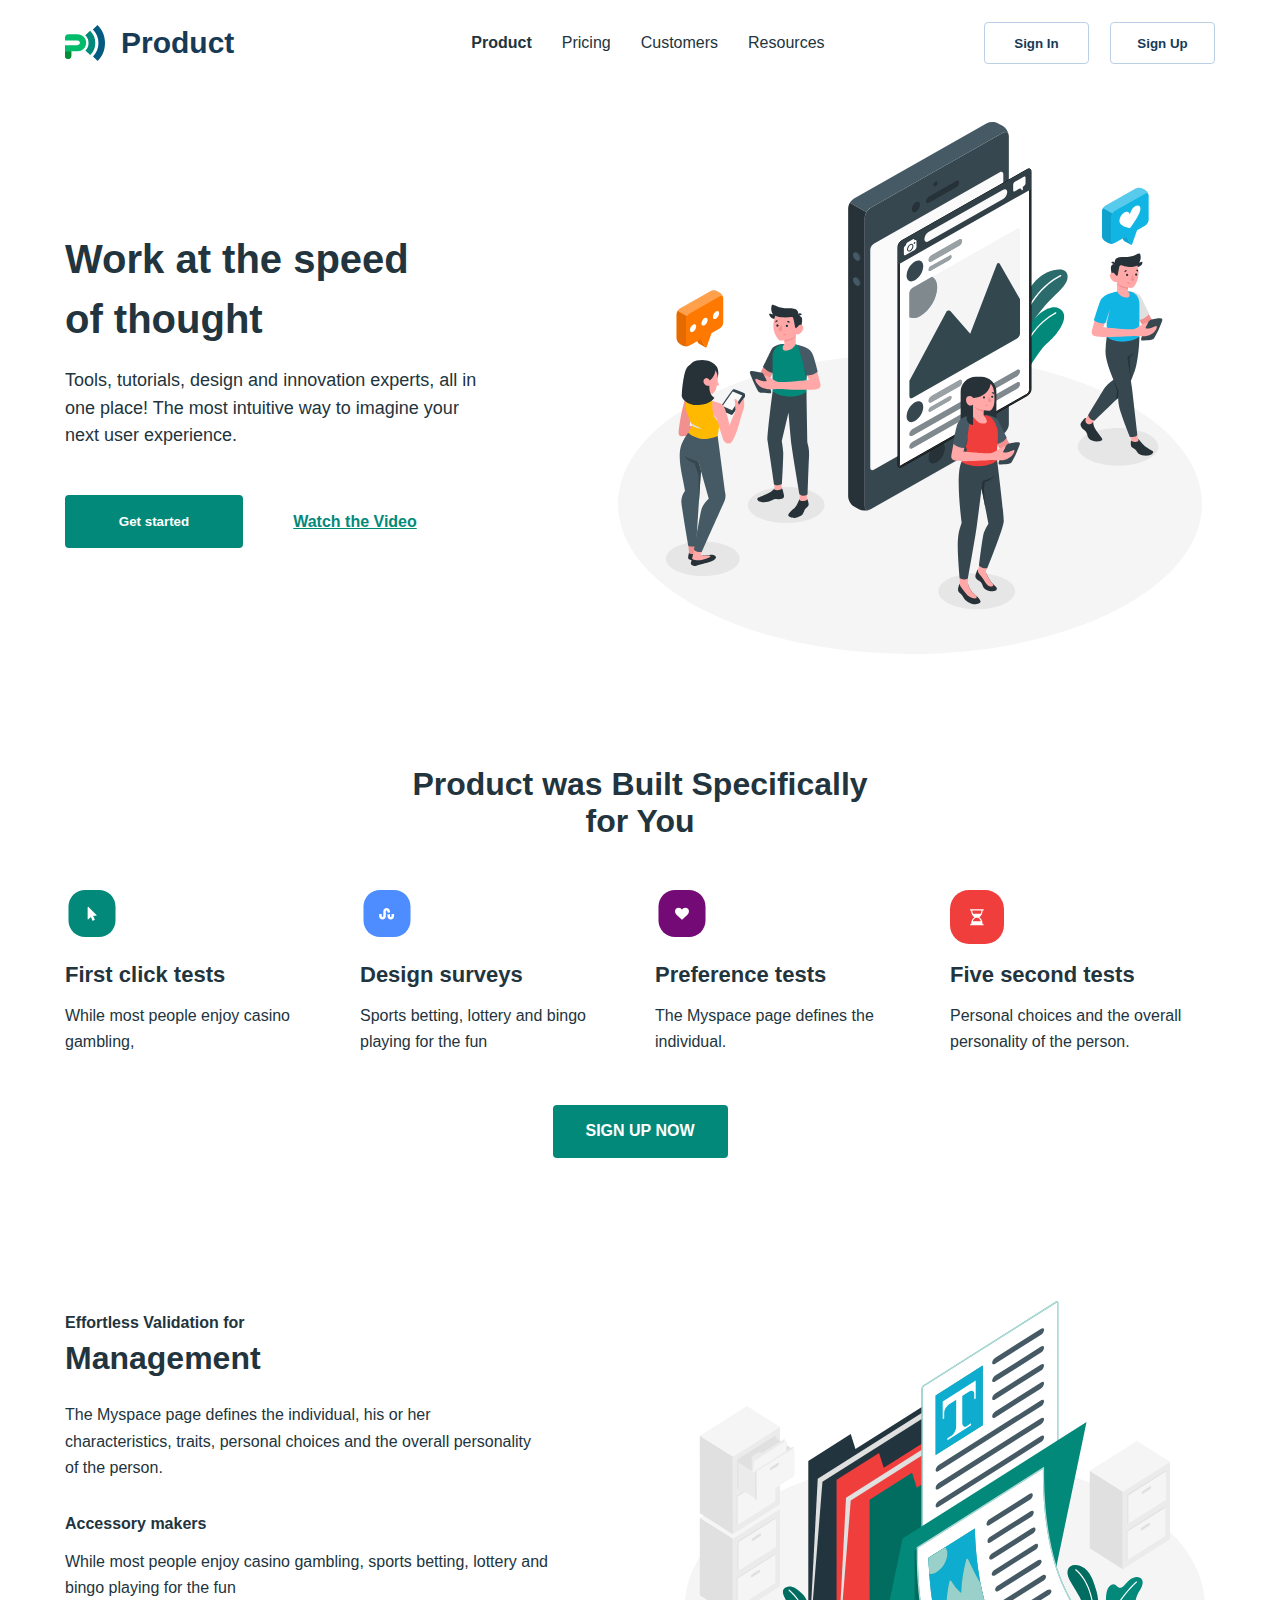
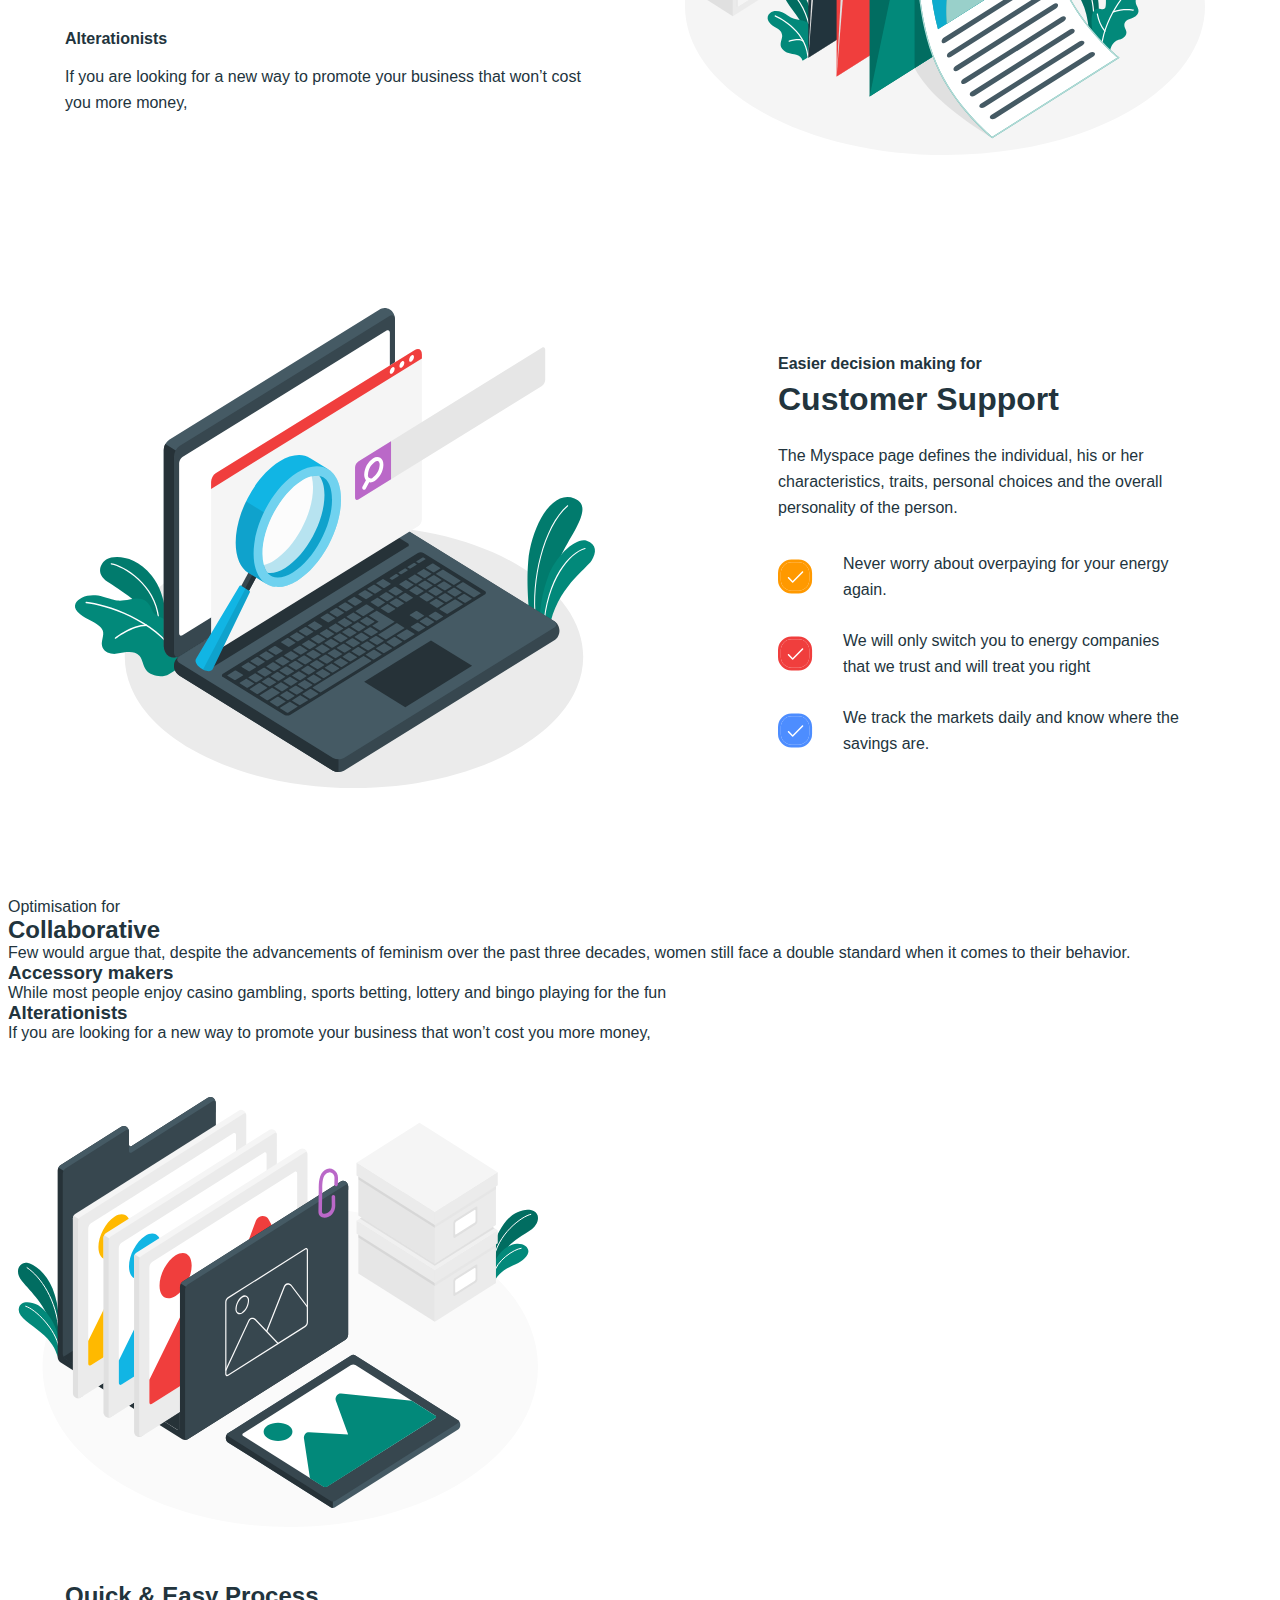
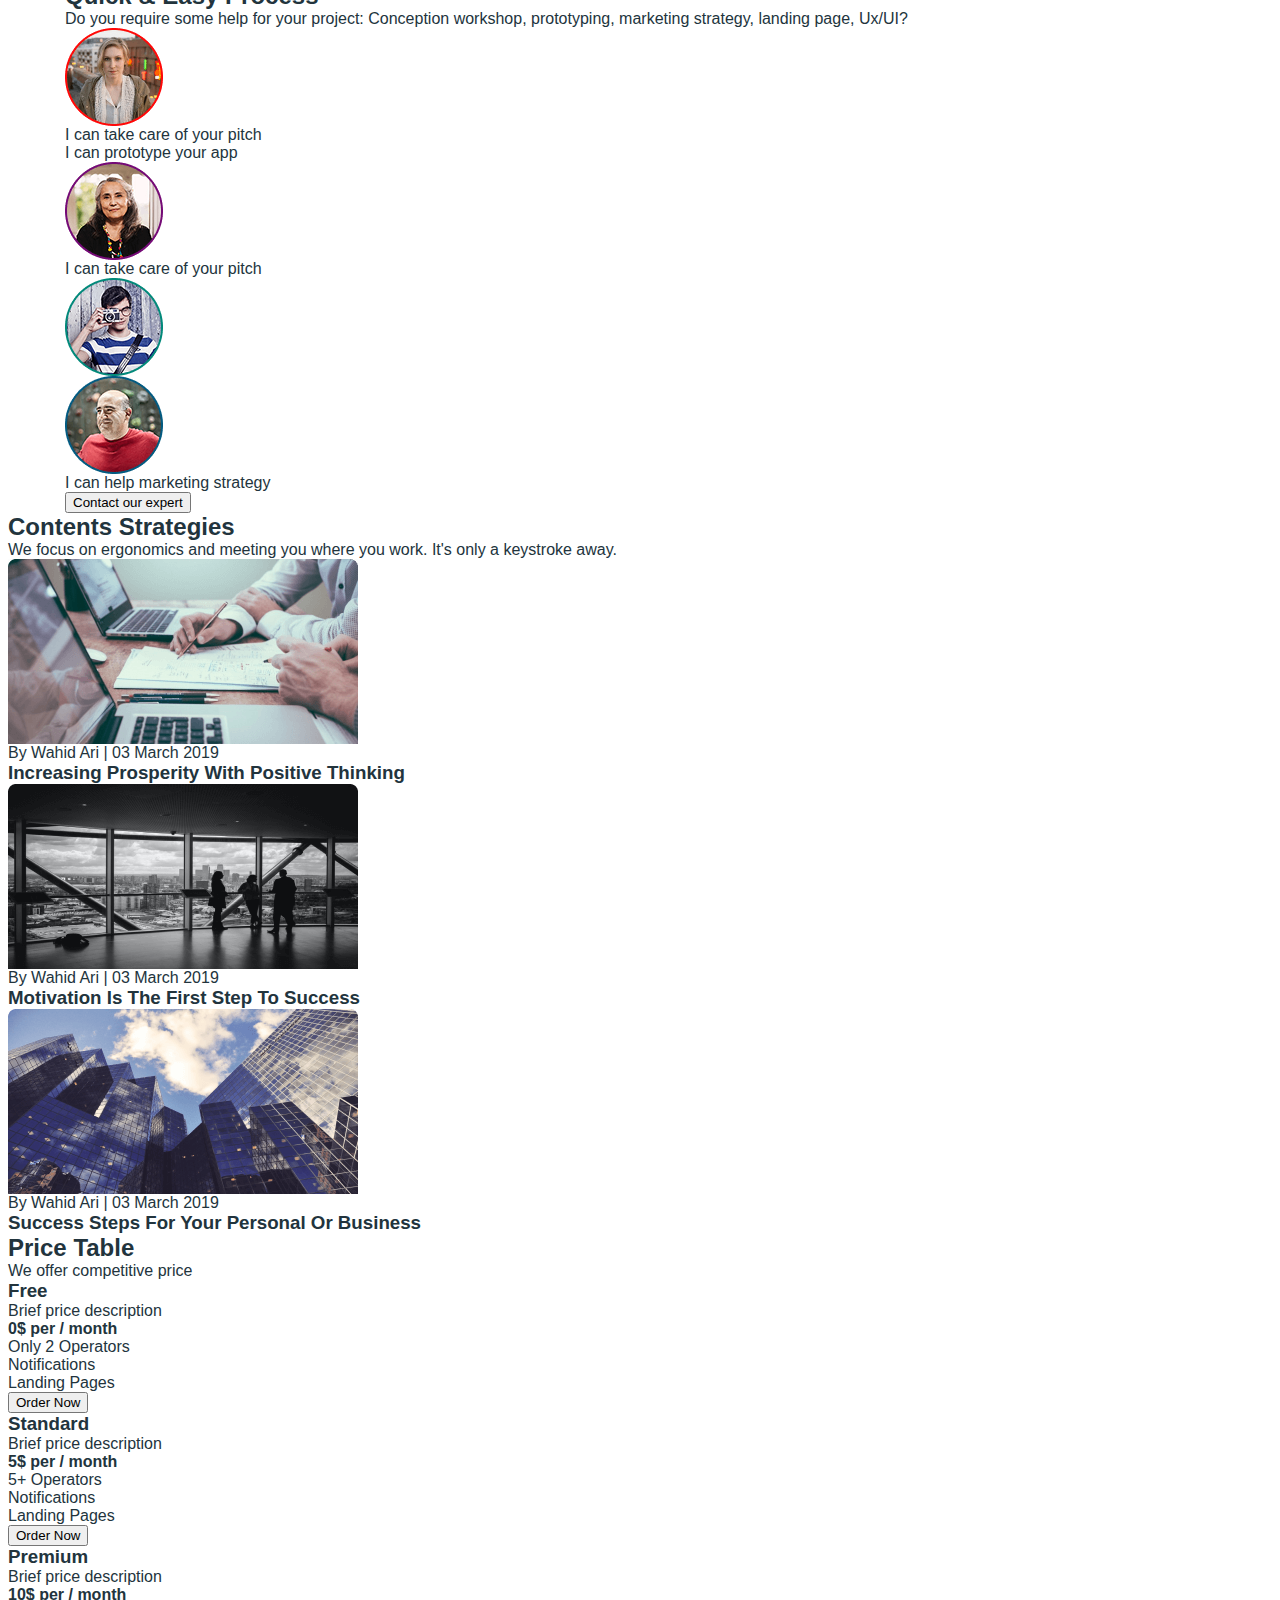
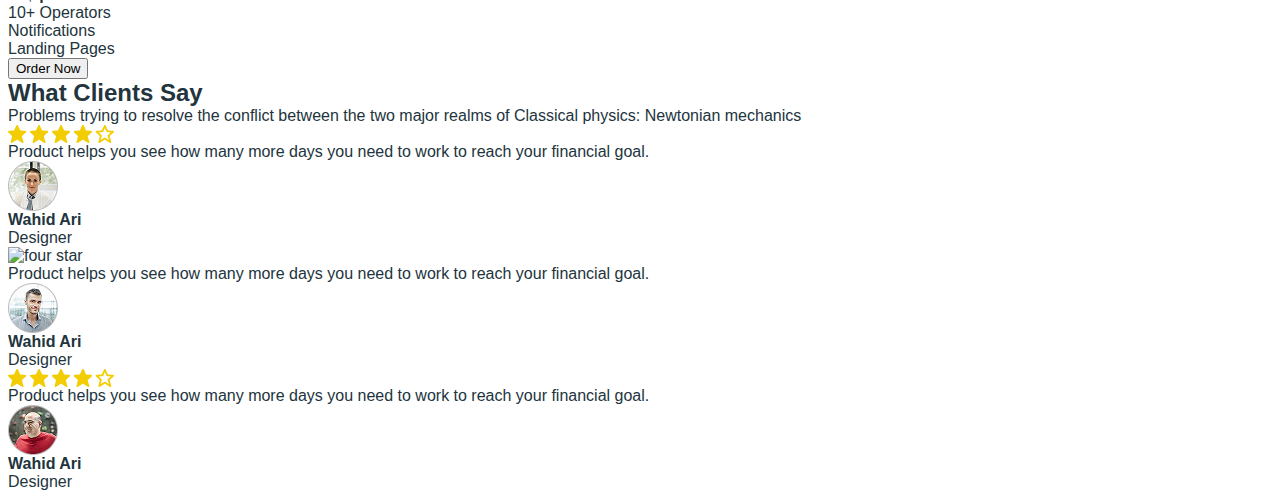
==== commit ddaeba25: "fonts" ====
--- a/index.html
+++ b/index.html
@@ -11,12 +11,6 @@
       crossorigin="anonymous"
       referrerpolicy="no-referrer"
     />
-    <link rel="preconnect" href="https://fonts.googleapis.com" />
-    <link rel="preconnect" href="https://fonts.gstatic.com" crossorigin />
-    <link
-      href="https://fonts.googleapis.com/css2?family=Asap:wdth,wght@500&family=Inter:opsz,wght@14..32,500;700&family=Montserrat:wght@400;500;600;700&family=Poppins:wght@400;500;600;700;800&family=Roboto:wght@400;500;700;900&display=swap"
-      rel="stylesheet"
-    />
     <link rel="stylesheet" href="./css/styles.css" />
   </head>
 
@@ -188,7 +182,7 @@
           width="540"
           height="500"
         />
-        <div>
+        <div class="support-wrap">
           <p class="support-title-text">Easier decision making for</p>
           <h2 class="support-title">Customer Support</h2>
           <p class="support-text">
--- a/css/styles.css
+++ b/css/styles.css
@@ -0,0 +1,306 @@
+body {
+  font-family: 'Poppins', sans-serif;
+  color: #22343d;
+  background-color: #fff;
+}
+
+ul,
+ol {
+  list-style: none;
+  margin: 0;
+  padding-left: 0;
+}
+
+a {
+  text-decoration: none;
+}
+h1,
+h2,
+h3,
+h4,
+h5,
+h6,
+p {
+  margin: 0;
+}
+
+img {
+  display: block;
+}
+
+button {
+  cursor: pointer;
+}
+
+.container {
+  width: 1150px;
+  padding: 0 20px;
+  margin: 0 auto;
+}
+
+/* HEADER */
+
+.header {
+  margin-top: 22px;
+  margin-bottom: 22px;
+}
+
+.header-container {
+  display: flex;
+  align-items: center;
+}
+.logo {
+  display: flex;
+  align-items: center;
+  gap: 16px;
+  margin-right: 237px;
+  font-weight: 700;
+  font-size: 30px;
+  line-height: 0.93;
+  color: #173a56;
+}
+.header-nav {
+  margin-right: auto;
+}
+.header-nav-list {
+  display: flex;
+  align-items: center;
+  gap: 30px;
+}
+
+.header-nav-link {
+  padding: 26px 0;
+  font-weight: 400;
+  font-size: 16px;
+  line-height: 1.75;
+  color: #22343d;
+}
+
+.product-link {
+  font-weight: 600;
+}
+.header-btn-list {
+  display: flex;
+  gap: 21px;
+}
+
+.header-btn {
+  border: 1px solid #bcd0e5;
+  border-radius: 4px;
+  min-width: 105px;
+  height: 42px;
+  background-color: transparent;
+  font-family: inherit;
+  font-weight: 600;
+  text-align: center;
+  color: #173a56;
+}
+
+.header-btn:hover,
+.header-btn:focus {
+  background-color: #02897a;
+  color: #fff;
+  border: none;
+}
+
+/* HERO */
+
+.hero {
+  padding-top: 25px;
+  padding-bottom: 100px;
+}
+
+.hero-container {
+  display: flex;
+  align-items: center;
+  justify-content: space-between;
+}
+
+.hero-title {
+  font-size: 40px;
+  line-height: 1.5;
+  margin-bottom: 18px;
+  max-width: 390px;
+}
+.hero-text {
+  font-size: 18px;
+  line-height: 1.55;
+  max-width: 430px;
+  margin-bottom: 45px;
+}
+.hero-btn-list {
+  display: flex;
+  gap: 30px;
+}
+
+.hero-btn-start {
+  border-radius: 4px;
+  border: none;
+  min-width: 178px;
+  height: 53px;
+  background: #02897a;
+  color: #fff;
+  font-family: inherit;
+  font-weight: 700;
+}
+.hero-btn-video {
+  min-width: 164px;
+  height: 53px;
+  border: none;
+  background: transparent;
+  font-weight: 600;
+  font-size: 16px;
+  text-decoration: underline;
+  text-decoration-skip-ink: none;
+  color: #02897a;
+}
+
+/* FEATURE SECTION */
+
+.feature {
+  padding-bottom: 100px;
+}
+.feature-container {
+}
+.feature-title {
+  max-width: 506px;
+  margin-bottom: 50px;
+  font-size: 32px;
+  text-align: center;
+  margin-right: auto;
+  margin-left: auto;
+}
+.feature-list {
+  display: flex;
+  align-items: center;
+  gap: 30px;
+  margin-bottom: 50px;
+}
+.feature-item {
+  width: calc((100% - 90px) / 4);
+}
+.feature-subtitle {
+  font-weight: 600;
+  font-size: 22px;
+  margin-top: 18px;
+  margin-bottom: 15px;
+}
+.feature-text {
+  font-weight: 400;
+  font-size: 16px;
+  line-height: 1.62;
+}
+
+.feature-btn {
+  display: block;
+  margin: 0 auto;
+  font-weight: 700;
+  font-size: 16px;
+  color: #fff;
+  min-width: 175px;
+  height: 53px;
+  background: #02897a;
+  border-radius: 4px;
+  border: none;
+  text-transform: uppercase;
+}
+
+/* MANAGEMENT*/
+
+.management {
+  padding-bottom: 100px;
+}
+
+.mng-container {
+  display: flex;
+  align-items: center;
+  justify-content: space-between;
+}
+
+.mng-title-text {
+  font-weight: 600;
+  font-size: 16px;
+  margin-bottom: 8px;
+}
+.mng-title {
+  font-weight: 700;
+  font-size: 32px;
+  margin-bottom: 25px;
+}
+.mng-text {
+  font-weight: 400;
+  font-size: 16px;
+  max-width: 476px;
+  line-height: 1.63;
+  margin-bottom: 30px;
+}
+.mng-list {
+}
+.mng-item {
+}
+.mng-list-title {
+  font-weight: 600;
+  font-size: 16px;
+  line-height: 1.63;
+  margin-bottom: 12px;
+}
+.mng-list-text {
+  font-weight: 400;
+  font-size: 16px;
+  line-height: 1.63;
+  margin-bottom: 25px;
+}
+
+.mng-wrap {
+  margin-right: 84px;
+}
+
+/* SUPPORT */
+
+.customer-support {
+  padding-bottom: 100px;
+}
+
+.support-container {
+  display: flex;
+  align-items: center;
+  justify-content: space-between;
+}
+
+.support-title-text {
+  font-weight: 600;
+  font-size: 16px;
+  margin-top: 41px;
+  margin-bottom: 8px;
+}
+.support-title {
+  font-weight: 700;
+  font-size: 32px;
+  margin-bottom: 25px;
+}
+.support-text {
+  font-weight: 400;
+  font-size: 16px;
+  line-height: 1.63;
+  max-width: 437px;
+  margin-bottom: 30px;
+}
+.support-list {
+}
+.support-item {
+  display: flex;
+  align-items: center;
+  gap: 30px;
+  margin-bottom: 25px;
+}
+.support-list-text {
+  max-width: 345px;
+  font-weight: 400;
+  font-size: 16px;
+  line-height: 1.625;
+  color: #22343d;
+}
+
+.support-wrap {
+  margin-left: 84px;
+}
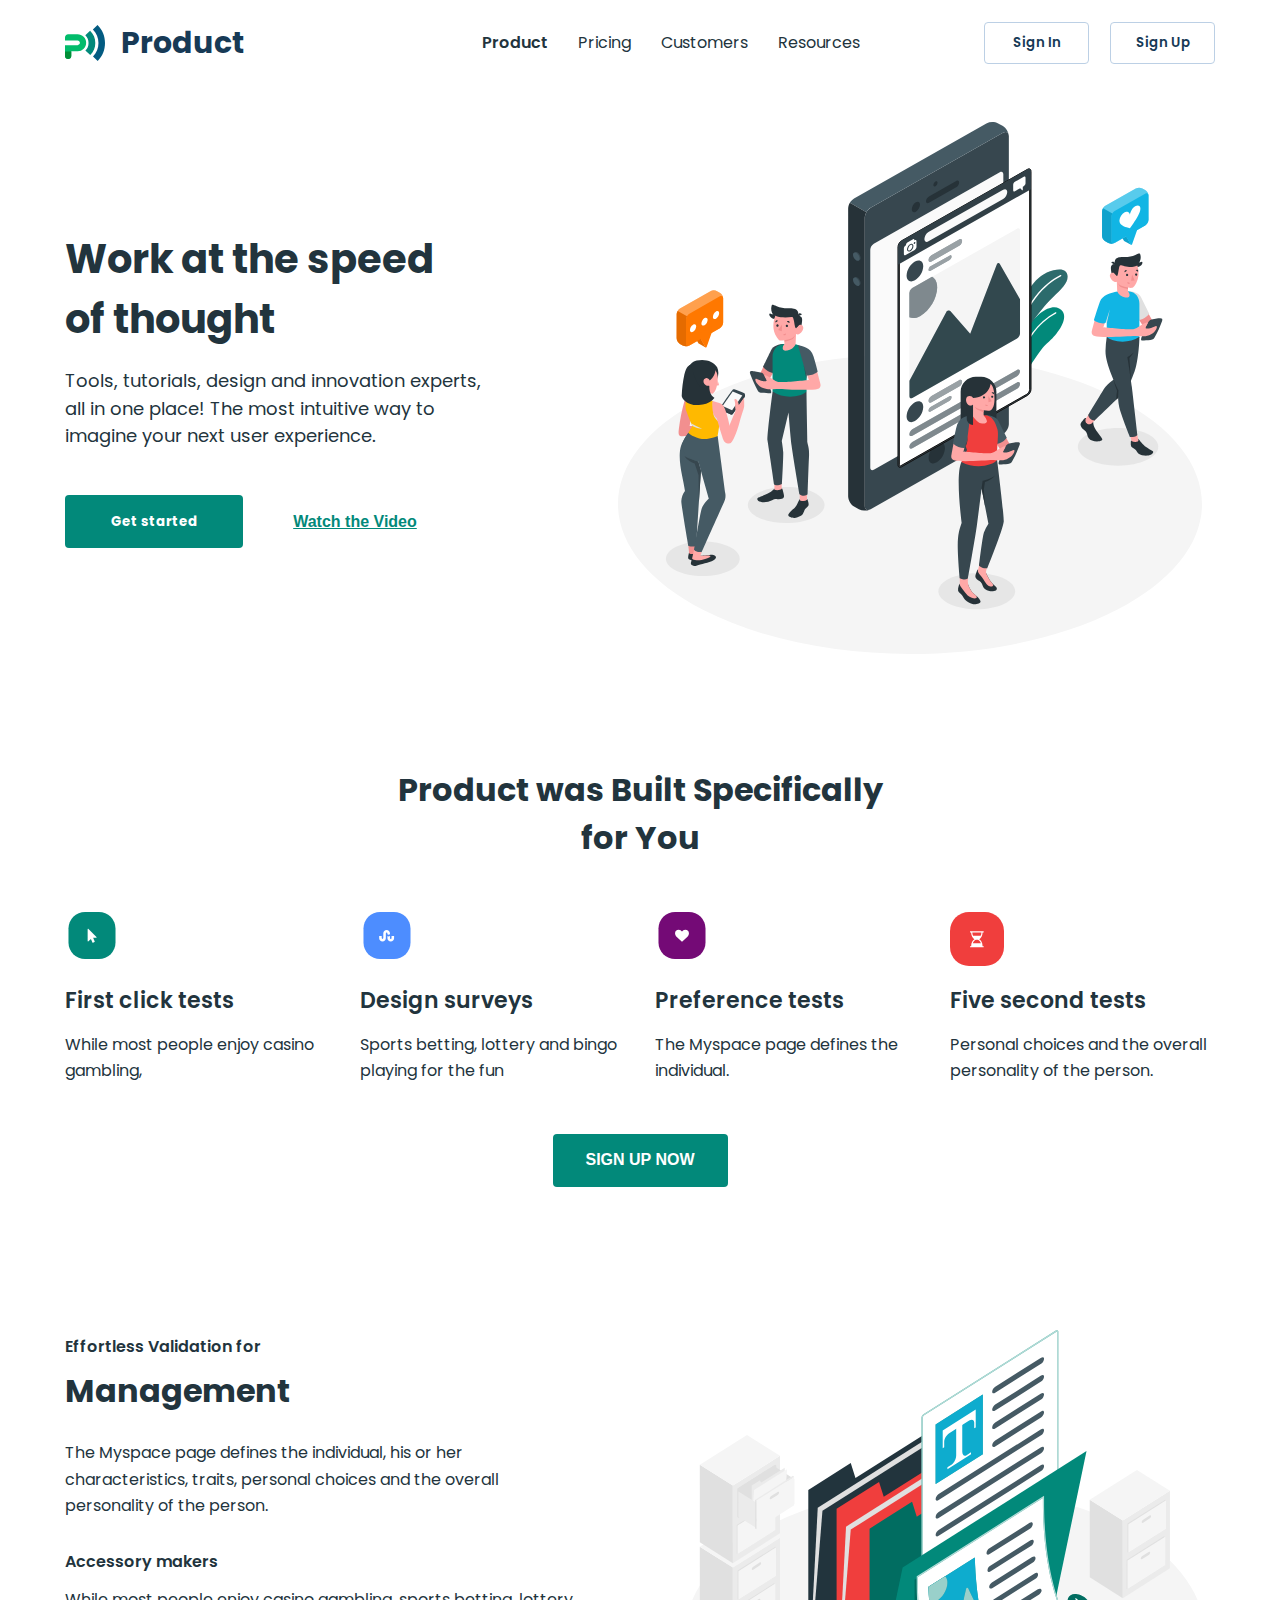
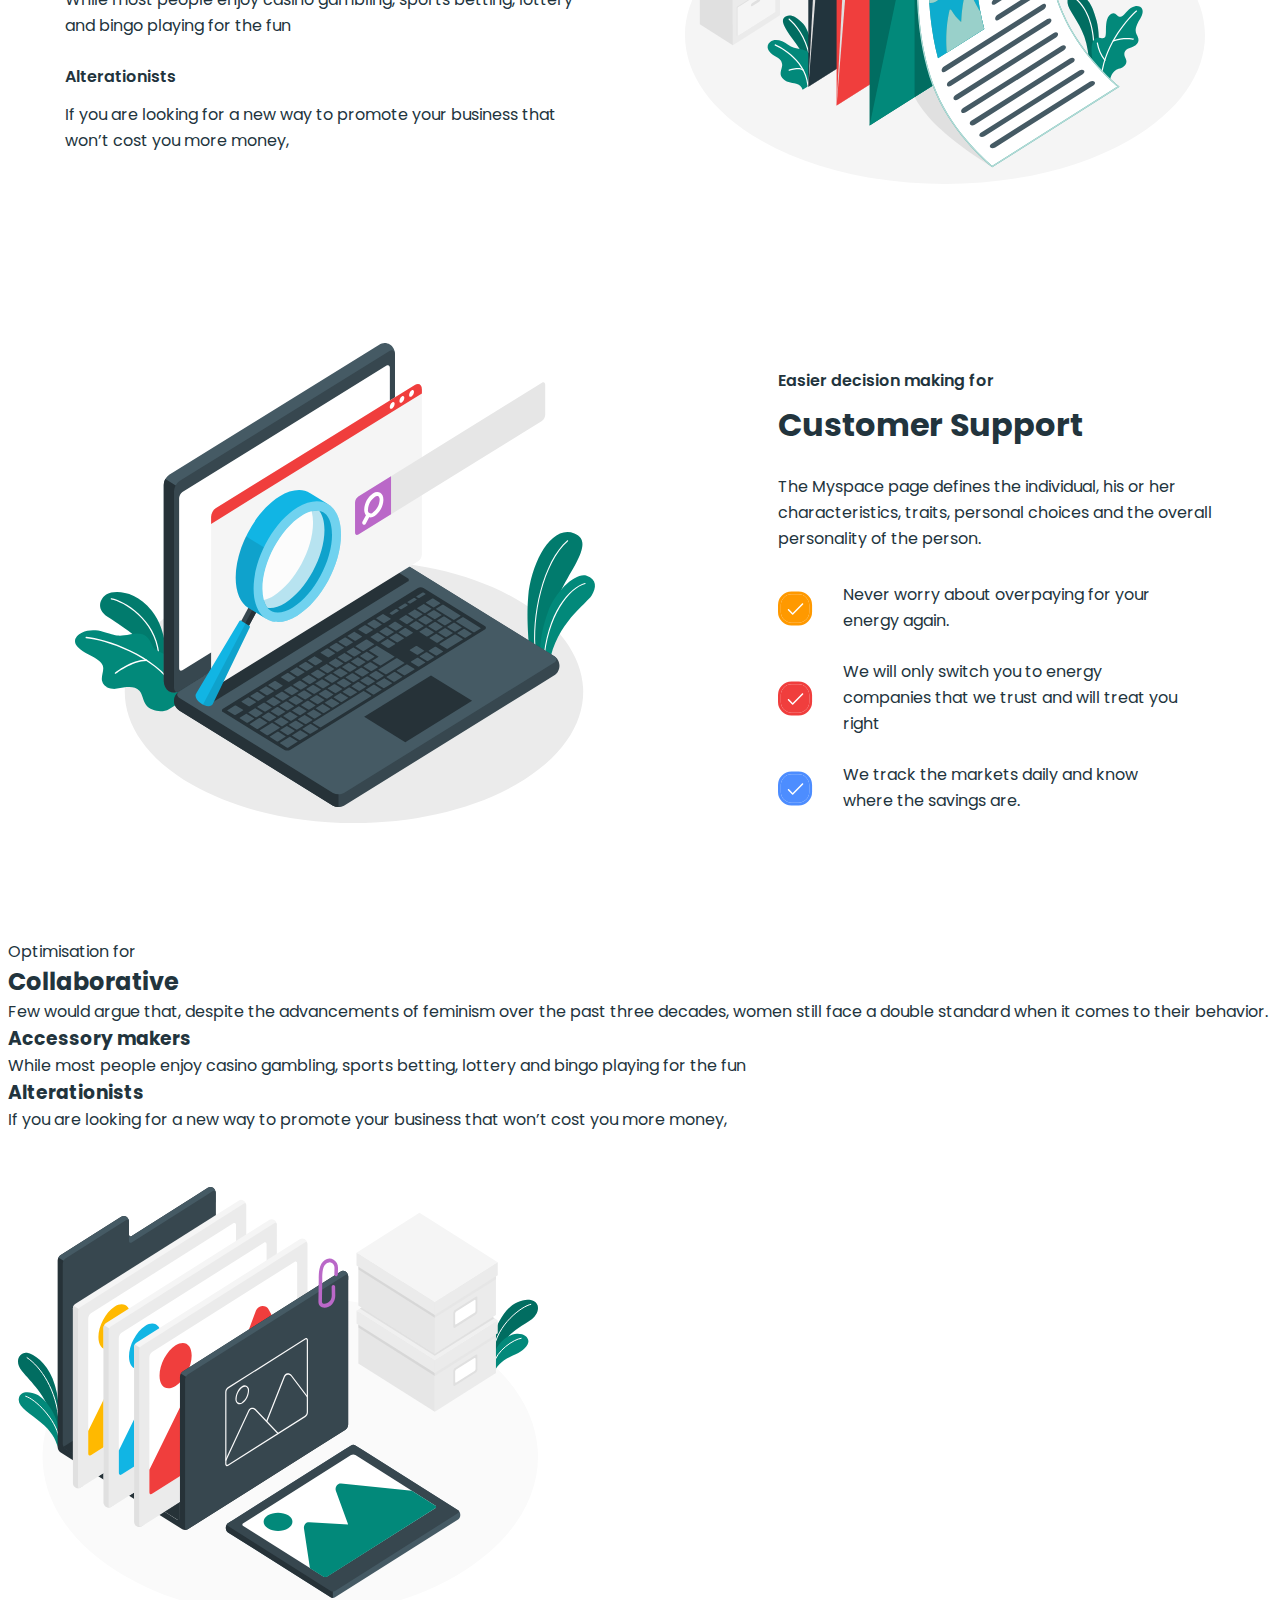
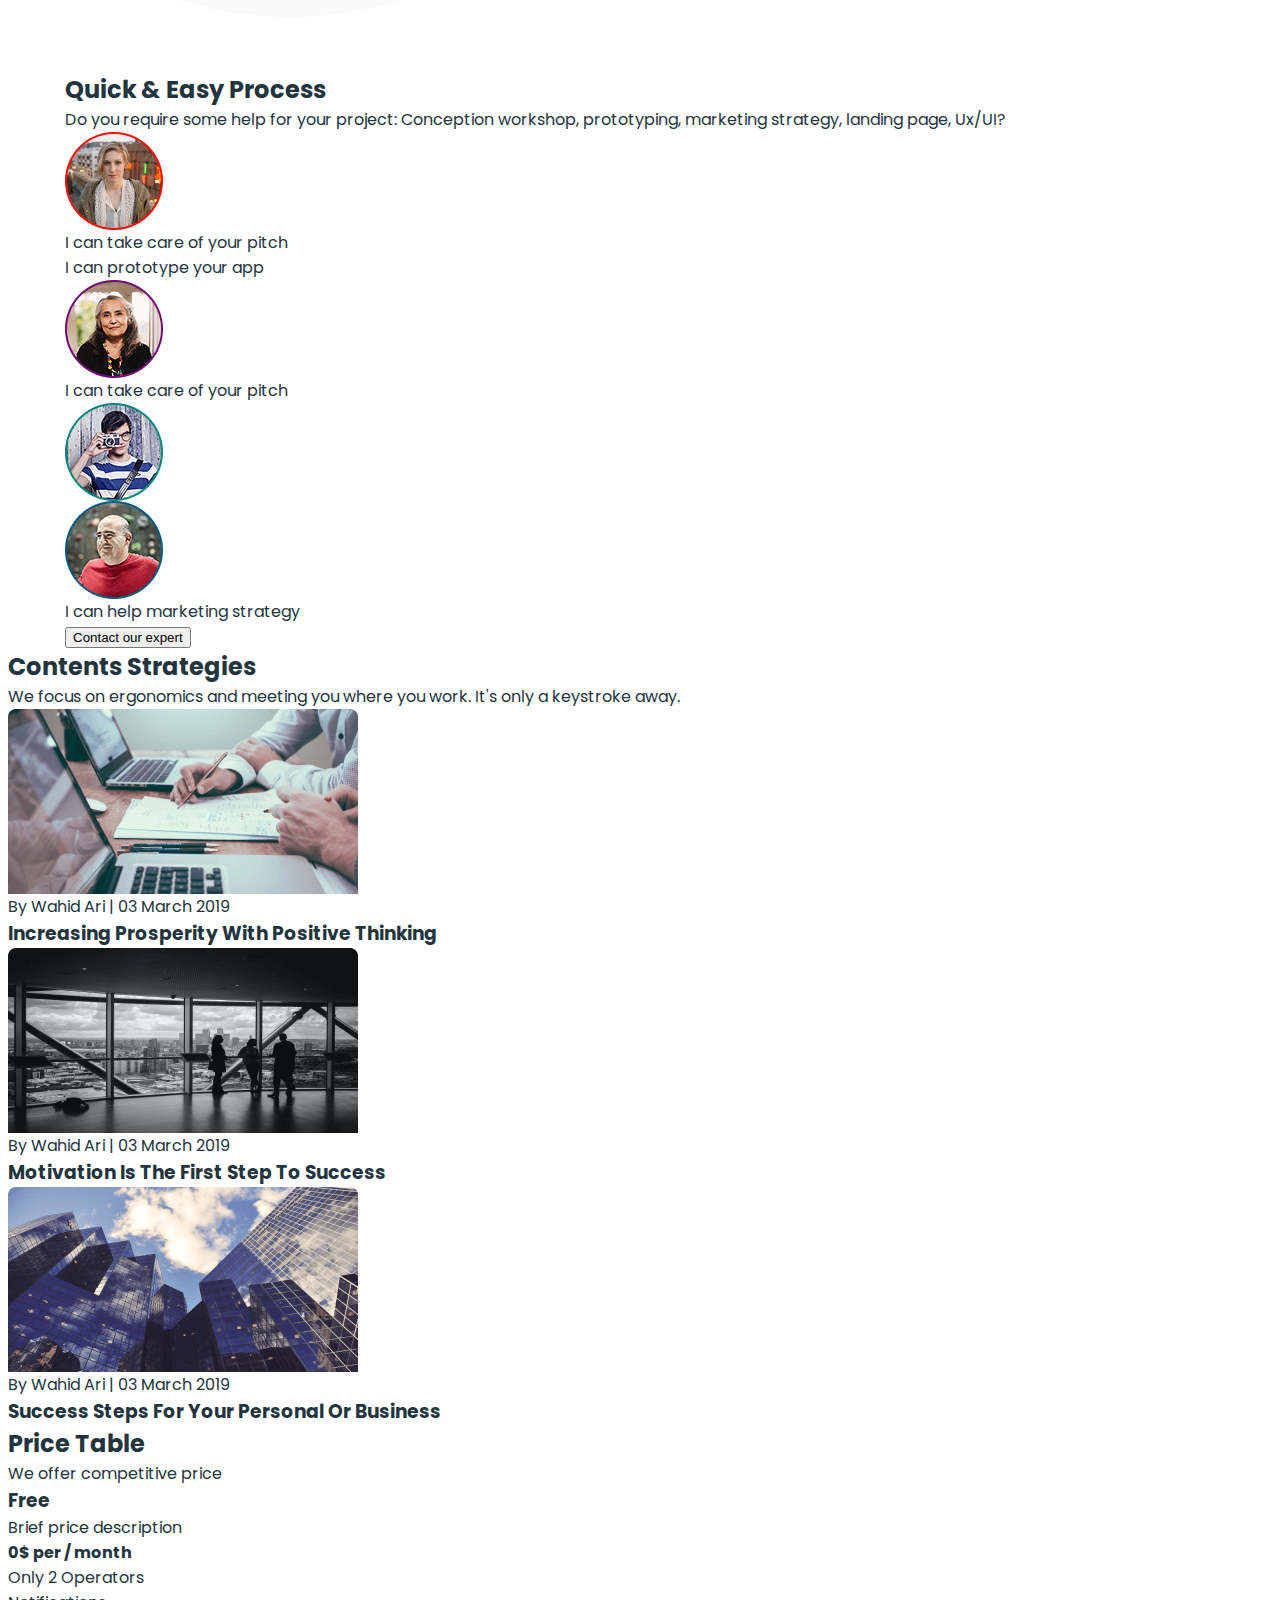
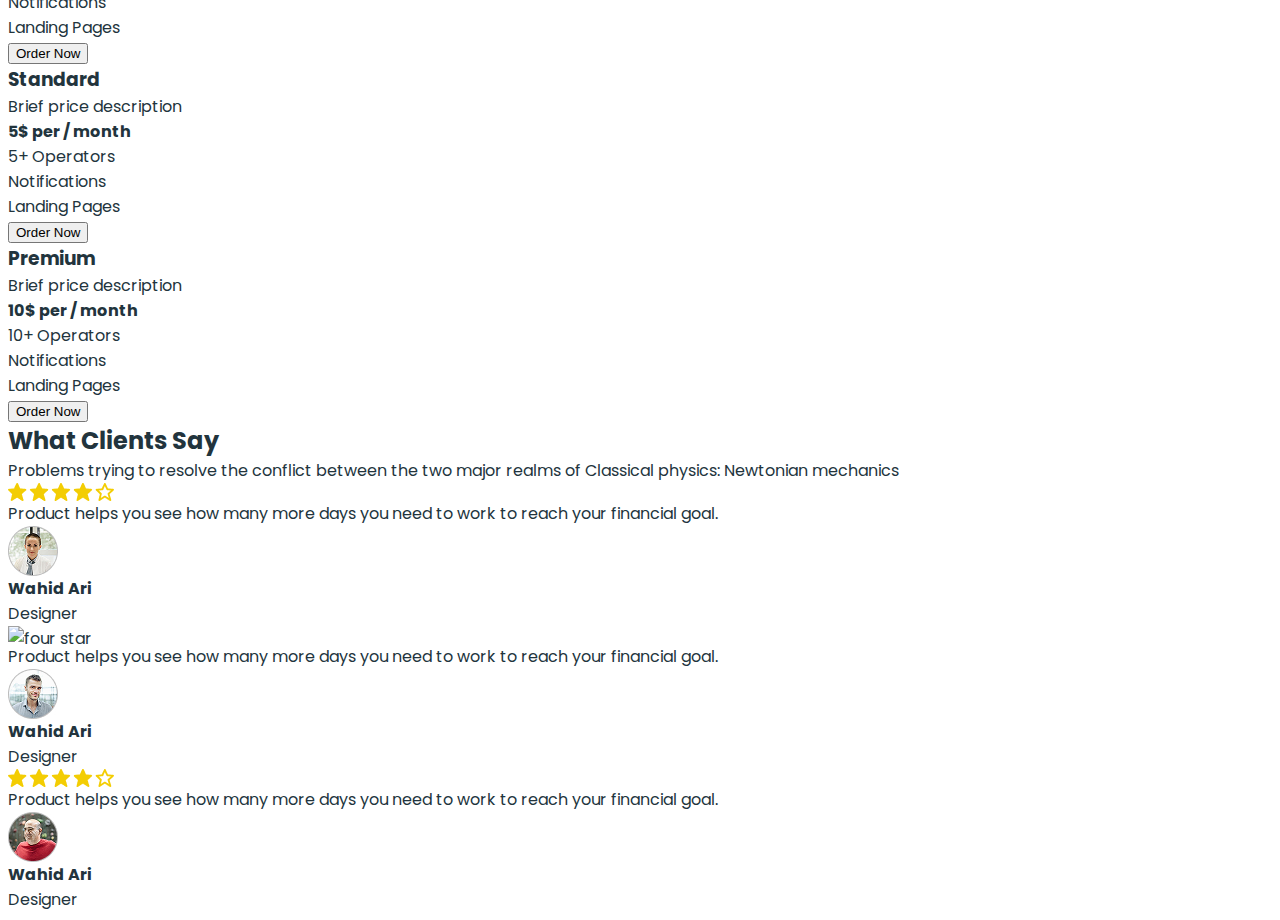
==== commit f09aacc6: "fh" ====
--- a/index.html
+++ b/index.html
@@ -10,6 +10,12 @@
       integrity="sha512-q6WgHqiHlKyOqslT/lgBgodhd03Wp4BEqKeW6nNtlOY4quzyG3VoQKFrieaCeSnuVseNKRGpGeDU3qPmabCANg=="
       crossorigin="anonymous"
       referrerpolicy="no-referrer"
+    />
+    <link rel="preconnect" href="https://fonts.googleapis.com" />
+    <link rel="preconnect" href="https://fonts.gstatic.com" crossorigin />
+    <link
+      href="https://fonts.googleapis.com/css2?family=Asap+Condensed:wght@500&family=Inter:opsz,wght@14..32,500;700&family=Montserrat:wght@400;500;600;700&family=Poppins:wght@400;500;600;700;800&family=Roboto:wght@400;500;700;900&display=swap"
+      rel="stylesheet"
     />
     <link rel="stylesheet" href="./css/styles.css" />
   </head>
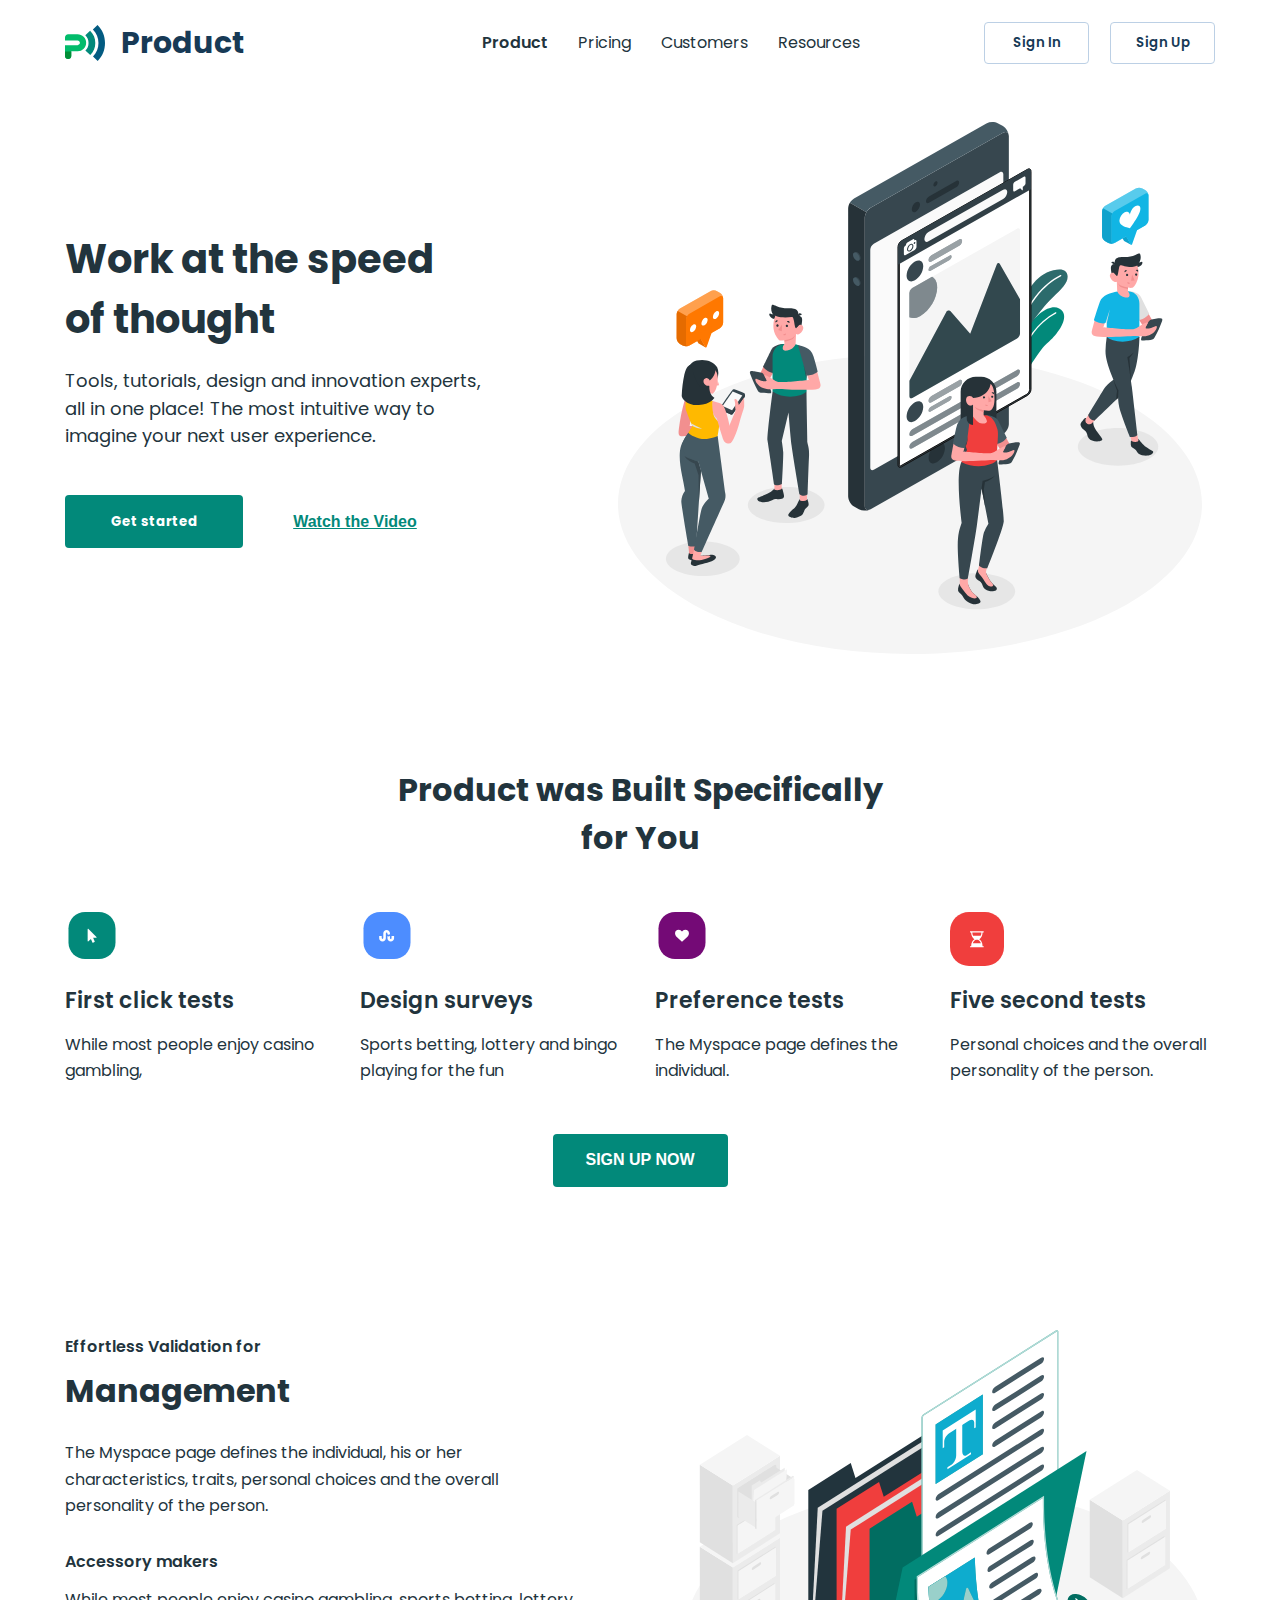
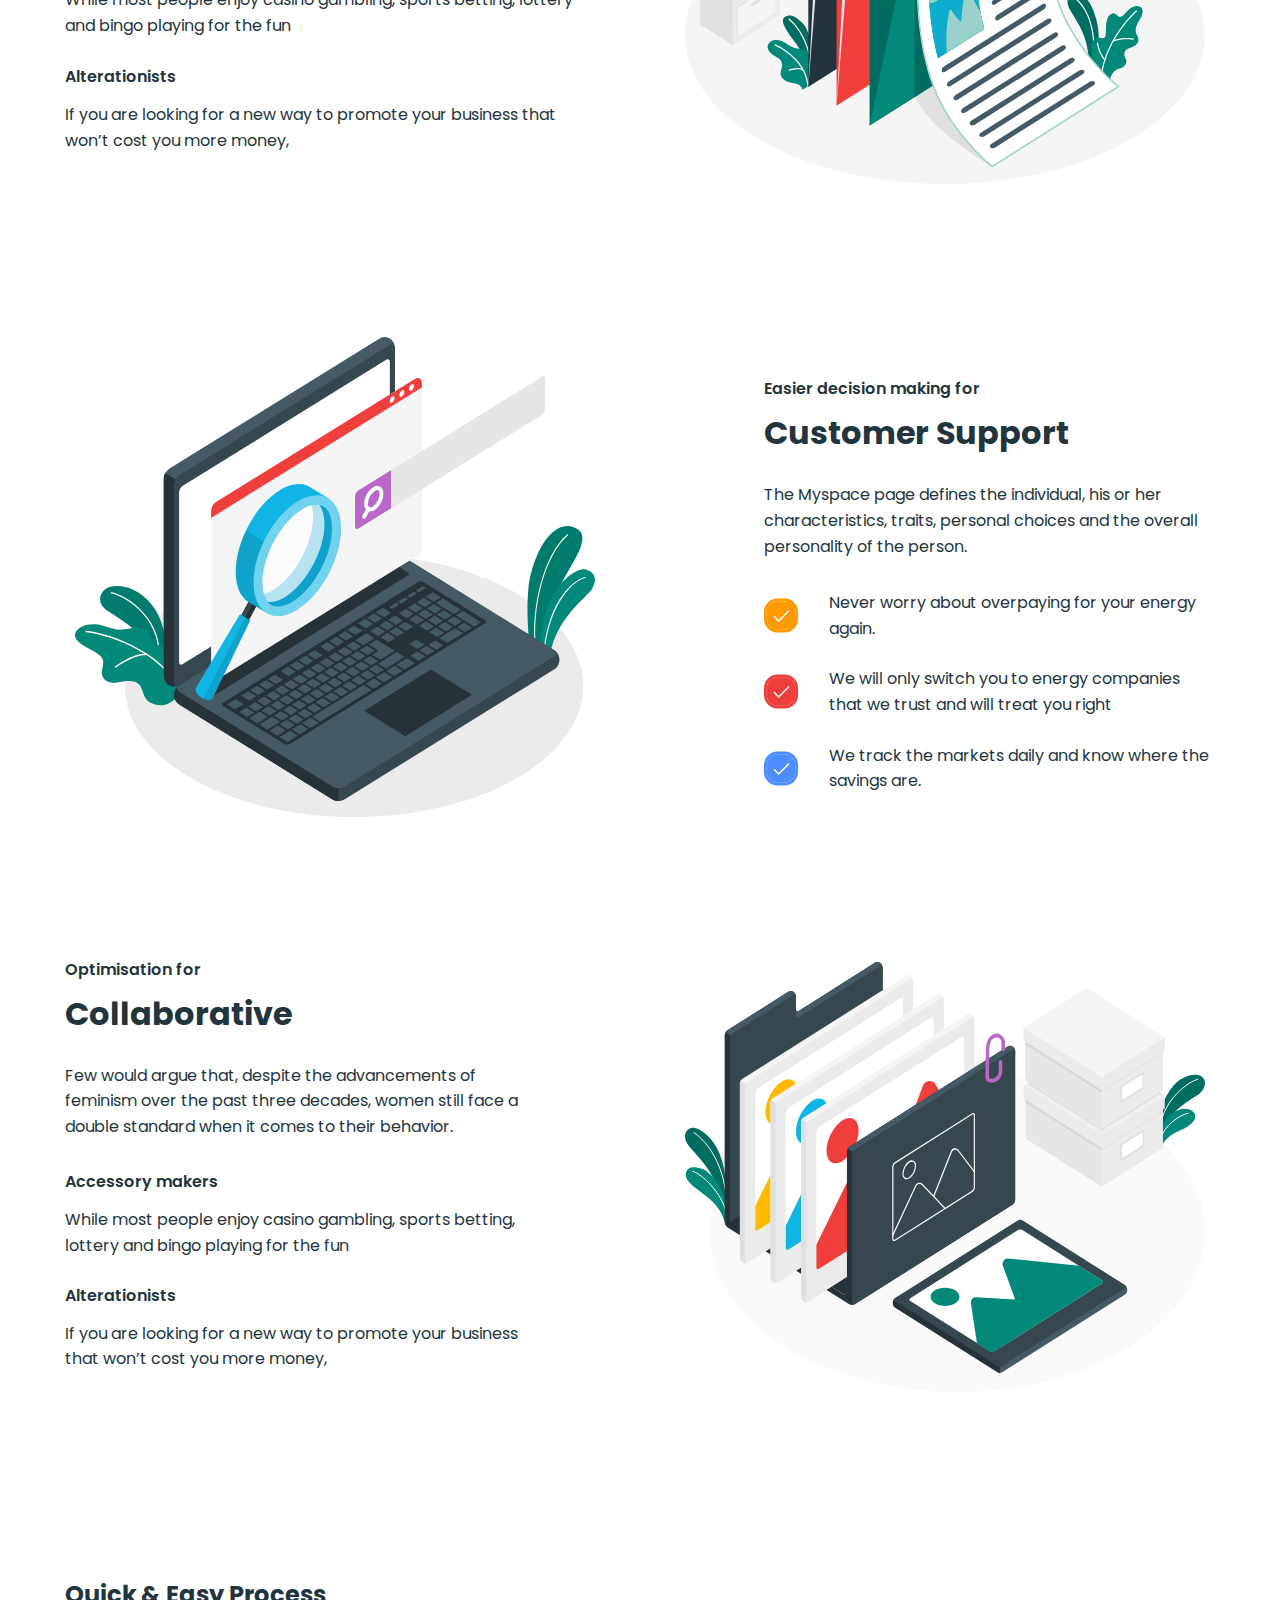
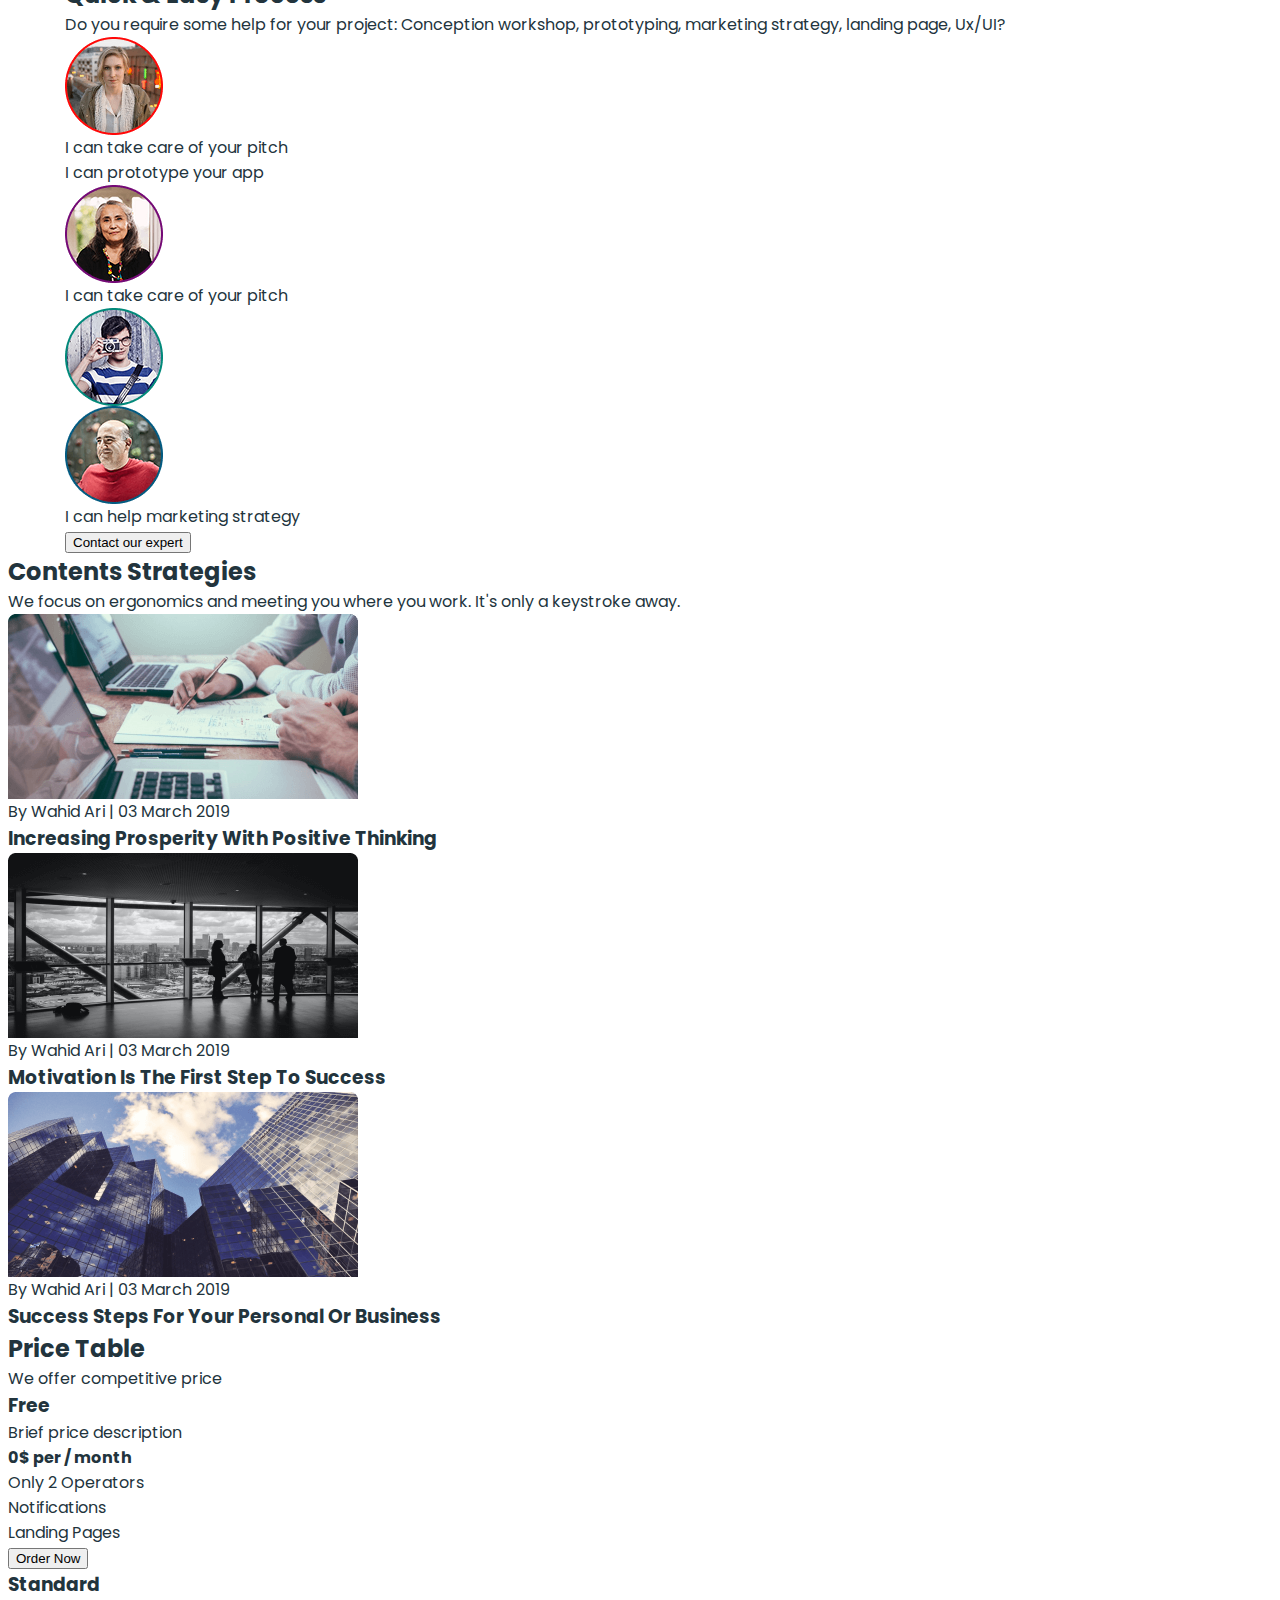
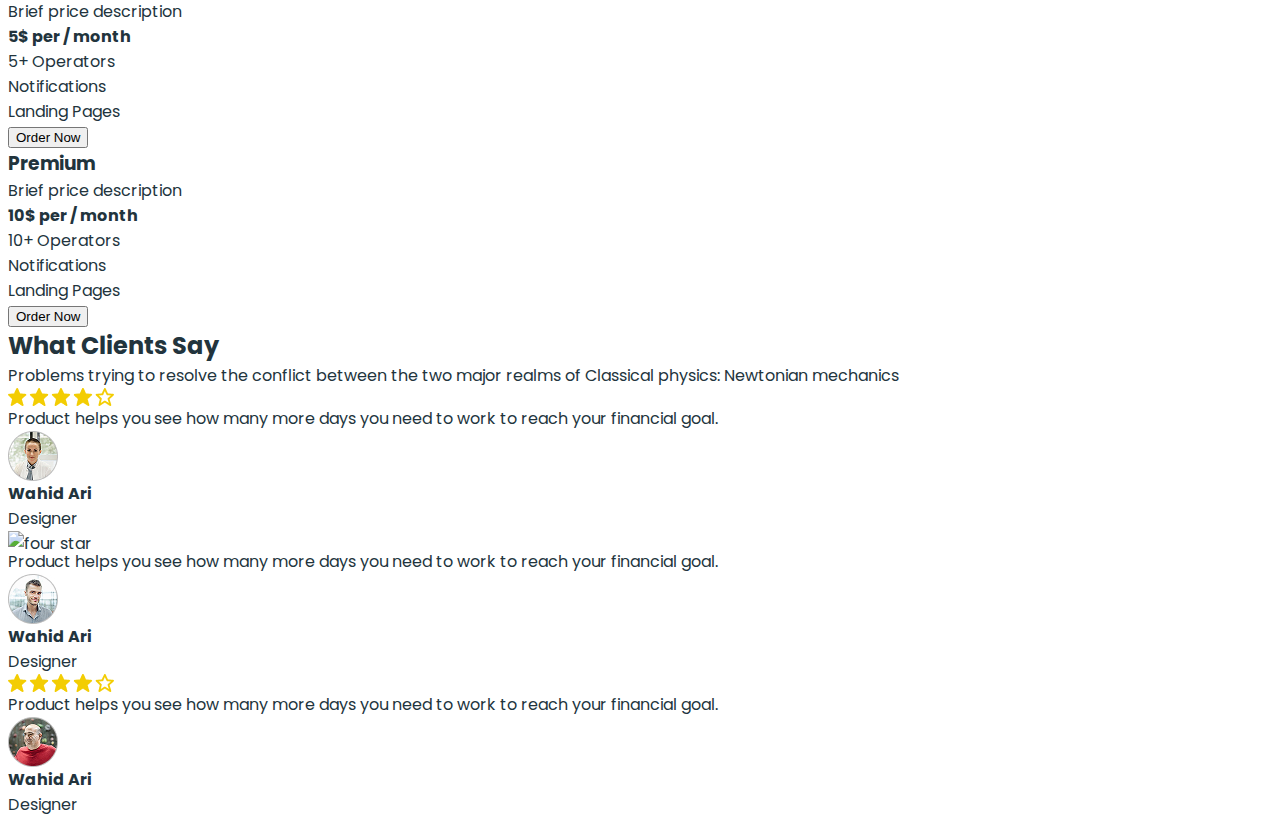
==== commit d479019e: "clb" ====
--- a/index.html
+++ b/index.html
@@ -14,7 +14,7 @@
     <link rel="preconnect" href="https://fonts.googleapis.com" />
     <link rel="preconnect" href="https://fonts.gstatic.com" crossorigin />
     <link
-      href="https://fonts.googleapis.com/css2?family=Asap+Condensed:wght@500&family=Inter:opsz,wght@14..32,500;700&family=Montserrat:wght@400;500;600;700&family=Poppins:wght@400;500;600;700;800&family=Roboto:wght@400;500;700;900&display=swap"
+      href="https://fonts.googleapis.com/css2?family=Asap+Condensed:wght@500&family=Inter:wght@500;700&family=Montserrat:wght@400;500;600;700&family=Poppins:wght@400;500;600;700;800&family=Roboto:wght@400;500;700;900&display=swap"
       rel="stylesheet"
     />
     <link rel="stylesheet" href="./css/styles.css" />
@@ -235,36 +235,40 @@
       </div>
     </section>
 
-    <section>
-      <p>Optimisation for</p>
-      <h2>Collaborative</h2>
-      <p>
-        Few would argue that, despite the advancements of feminism over the past
-        three decades, women still face a double standard when it comes to their
-        behavior.
-      </p>
-      <ul>
-        <li>
-          <h3>Accessory makers</h3>
-          <p>
-            While most people enjoy casino gambling, sports betting, lottery and
-            bingo playing for the fun
-          </p>
-        </li>
-        <li>
-          <h3>Alterationists</h3>
-          <p>
-            If you are looking for a new way to promote your business that won’t
-            cost you more money,
-          </p>
-        </li>
-      </ul>
-      <img
-        src="./images/collaboration-img.svg"
-        alt="collaboration-img"
-        width="540"
-        height="540"
-      />
+    <section class="collaborative">
+      <div class="container collaborative-container">
+        <div class="collaborative-wrap">
+          <p class="collaborative-text">Optimisation for</p>
+          <h2 class="collaborative-title">Collaborative</h2>
+          <p class="collaborative-main-text">
+            Few would argue that, despite the advancements of feminism over the
+            past three decades, women still face a double standard when it comes
+            to their behavior.
+          </p>
+          <ul class="collaborative-list">
+            <li class="collaborative-item">
+              <h3 class="collaborative-subtitle">Accessory makers</h3>
+              <p class="collaborative-list-text">
+                While most people enjoy casino gambling, sports betting, lottery
+                and bingo playing for the fun
+              </p>
+            </li>
+            <li class="collaborative-item">
+              <h3 class="collaborative-subtitle">Alterationists</h3>
+              <p class="collaborative-list-text">
+                If you are looking for a new way to promote your business that
+                won’t cost you more money,
+              </p>
+            </li>
+          </ul>
+        </div>
+        <img
+          src="./images/collaboration-img.svg"
+          alt="collaboration-img"
+          width="540"
+          height="500"
+        />
+      </div>
     </section>
 
     <section>
--- a/css/styles.css
+++ b/css/styles.css
@@ -294,13 +294,68 @@
   margin-bottom: 25px;
 }
 .support-list-text {
-  max-width: 345px;
-  font-weight: 400;
-  font-size: 16px;
-  line-height: 1.625;
+  max-width: 386px;
+  font-weight: 400;
+  font-size: 16px;
+  line-height: 1.6;
   color: #22343d;
 }
 
 .support-wrap {
   margin-left: 84px;
 }
+
+/*collaborative*/
+
+.collaborative {
+  padding-bottom: 150px;
+}
+
+.collaborative-container {
+  display: flex;
+  align-items: center;
+  justify-content: space-between;
+}
+.collaborative-wrap {
+  margin-right: 84px;
+}
+.collaborative-text {
+  font-weight: 600;
+  font-size: 16px;
+  color: #22343d;
+  margin-bottom: 8px;
+}
+.collaborative-title {
+  font-weight: 700;
+  font-size: 32px;
+  color: #22343d;
+  margin-bottom: 25px;
+}
+.collaborative-main-text {
+  max-width: 486px;
+  font-weight: 400;
+  font-size: 16px;
+  line-height: 1.6;
+  color: #22343d;
+  margin-bottom: 30px;
+}
+.collaborative-list {
+}
+.collaborative-item {
+}
+.collaborative-subtitle {
+  font-weight: 600;
+  font-size: 16px;
+  line-height: 1.6;
+  color: #22343d;
+  margin-bottom: 12px;
+}
+
+.collaborative-list-text {
+  max-width: 486px;
+  font-weight: 400;
+  font-size: 16px;
+  line-height: 1.6;
+  color: #22343d;
+  margin-bottom: 25px;
+}
